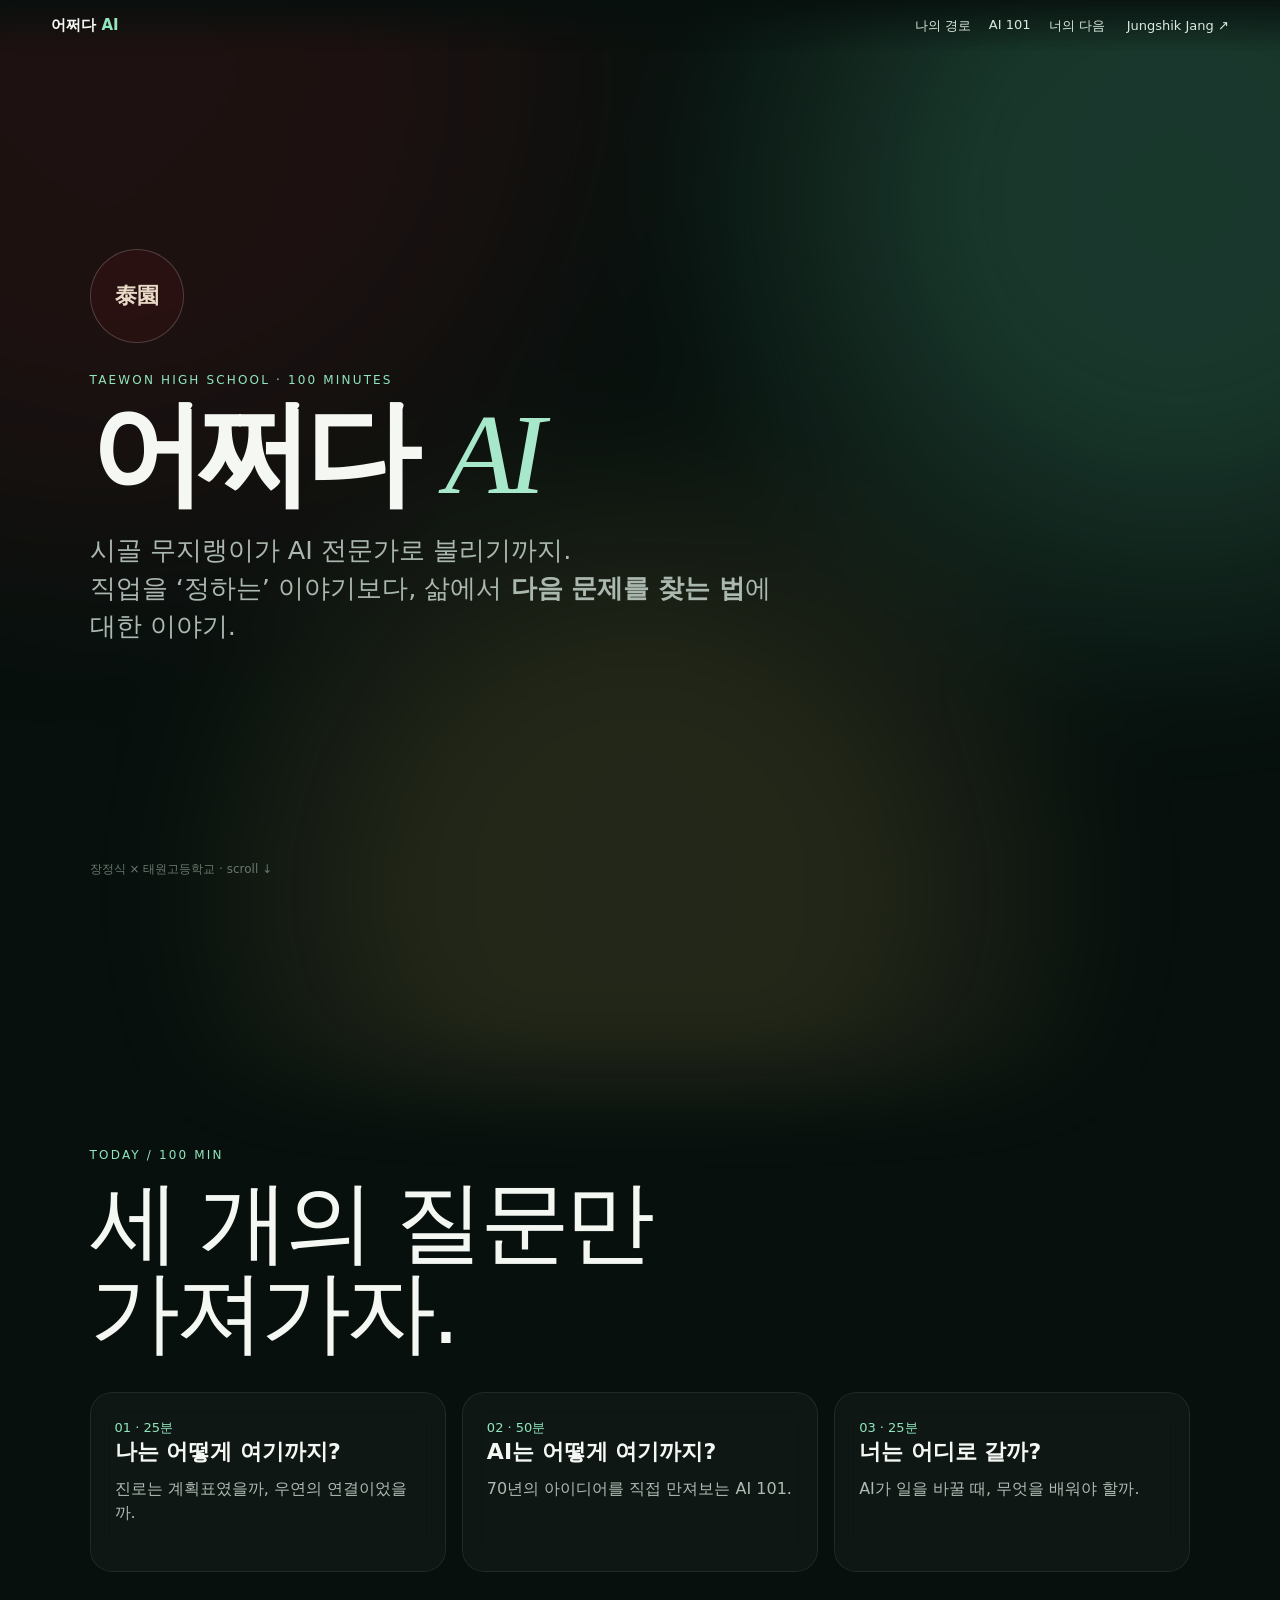
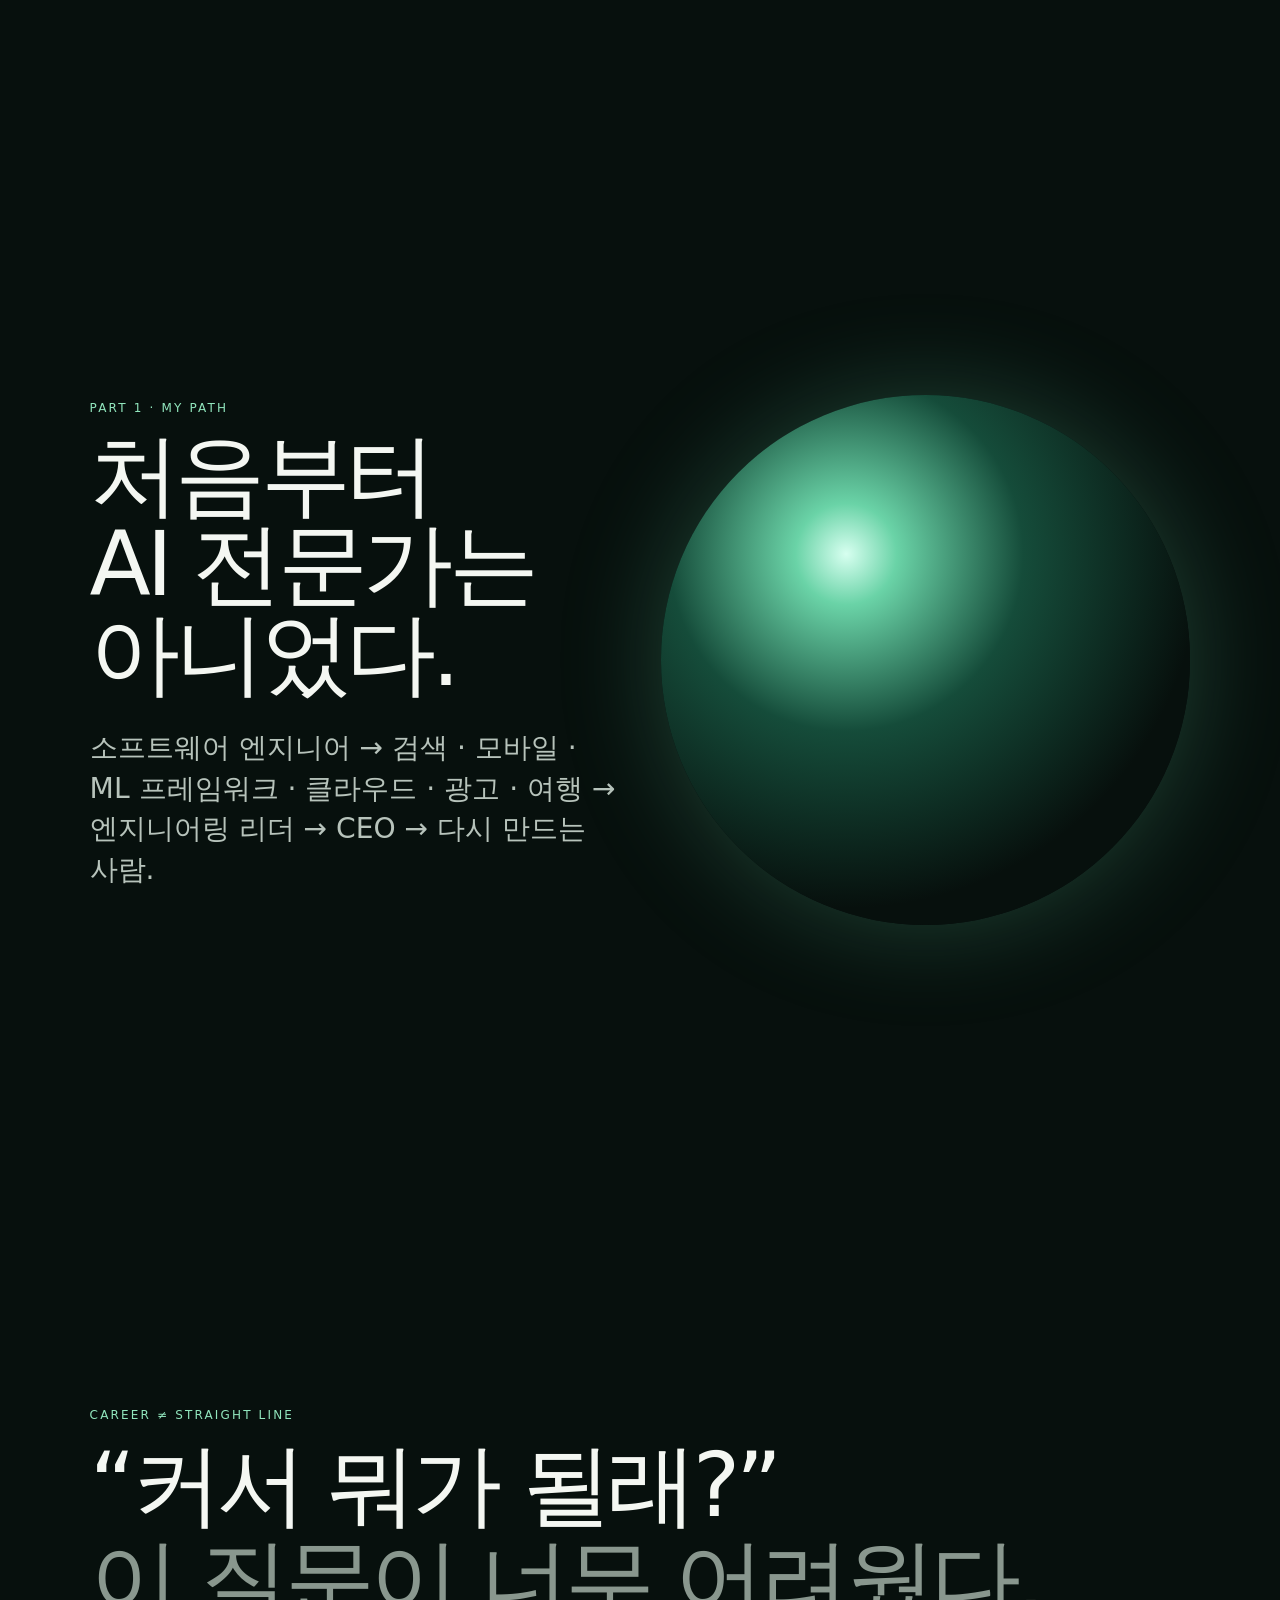
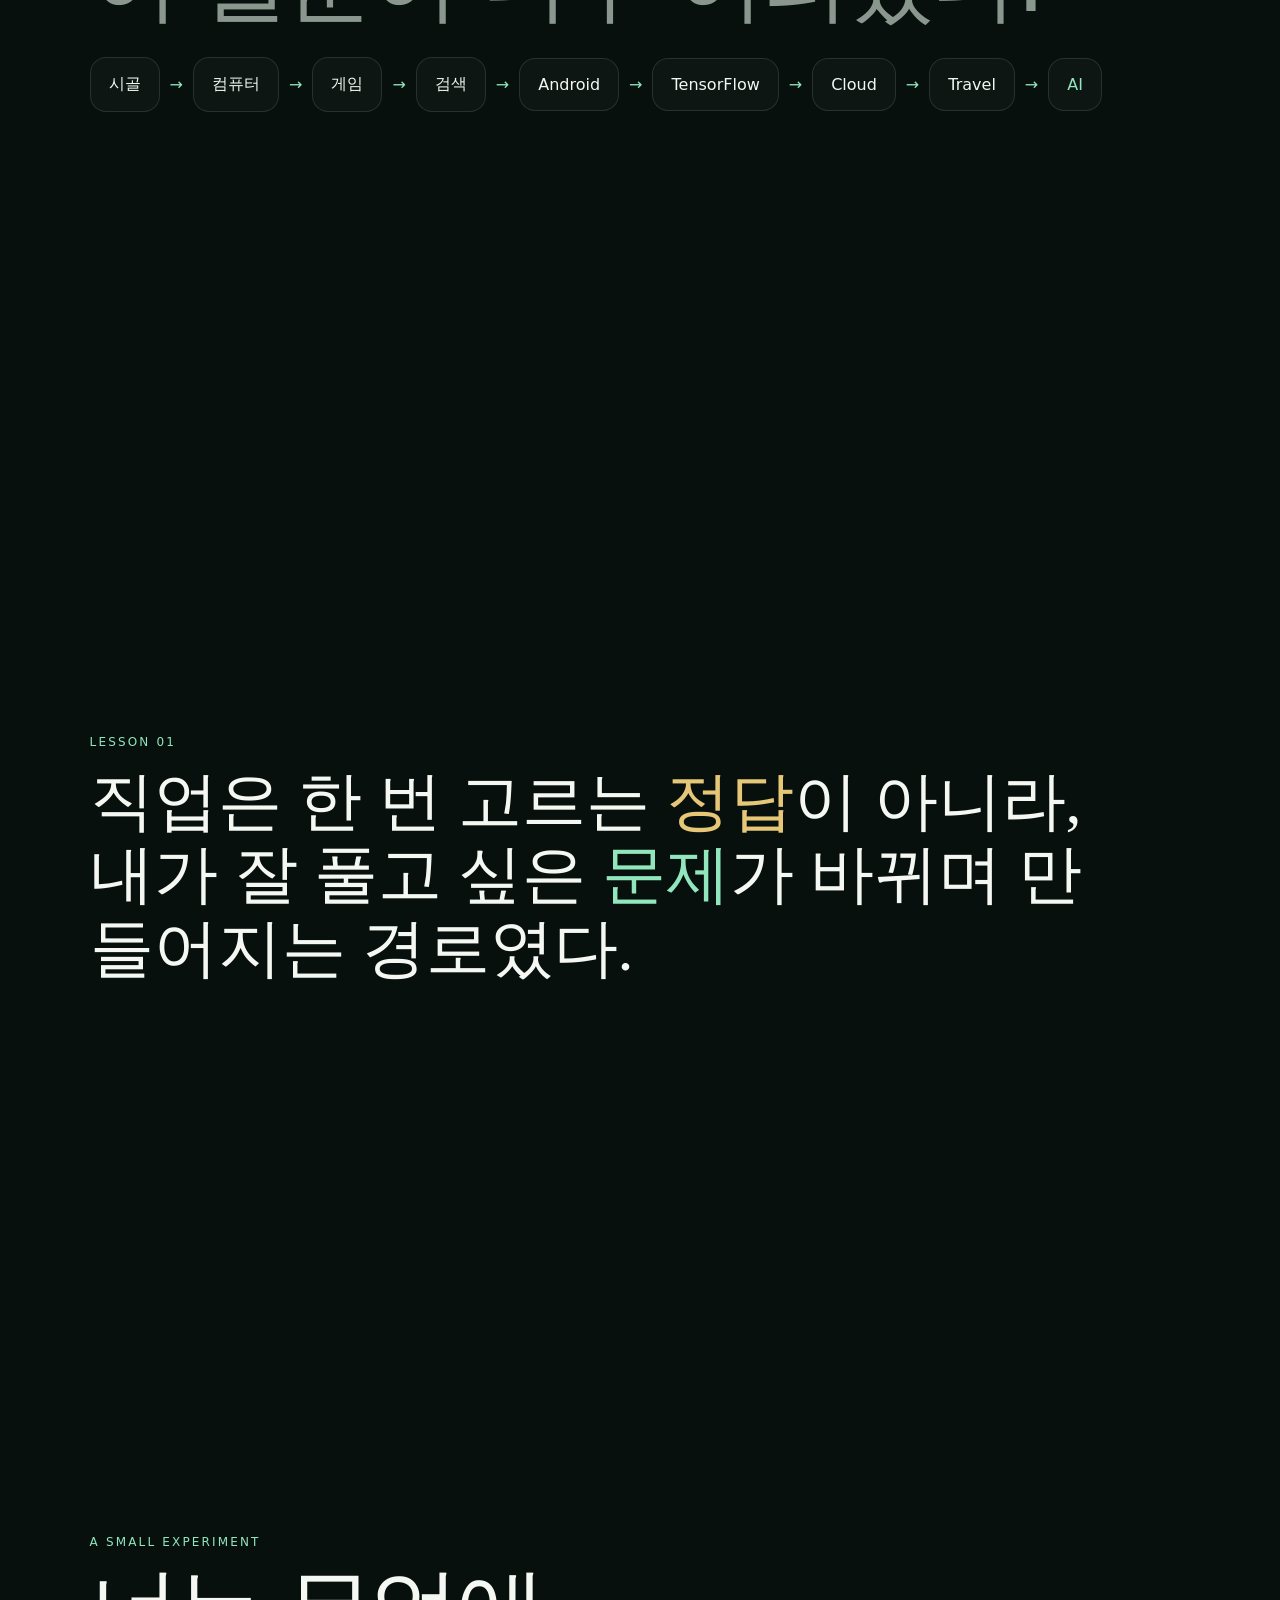
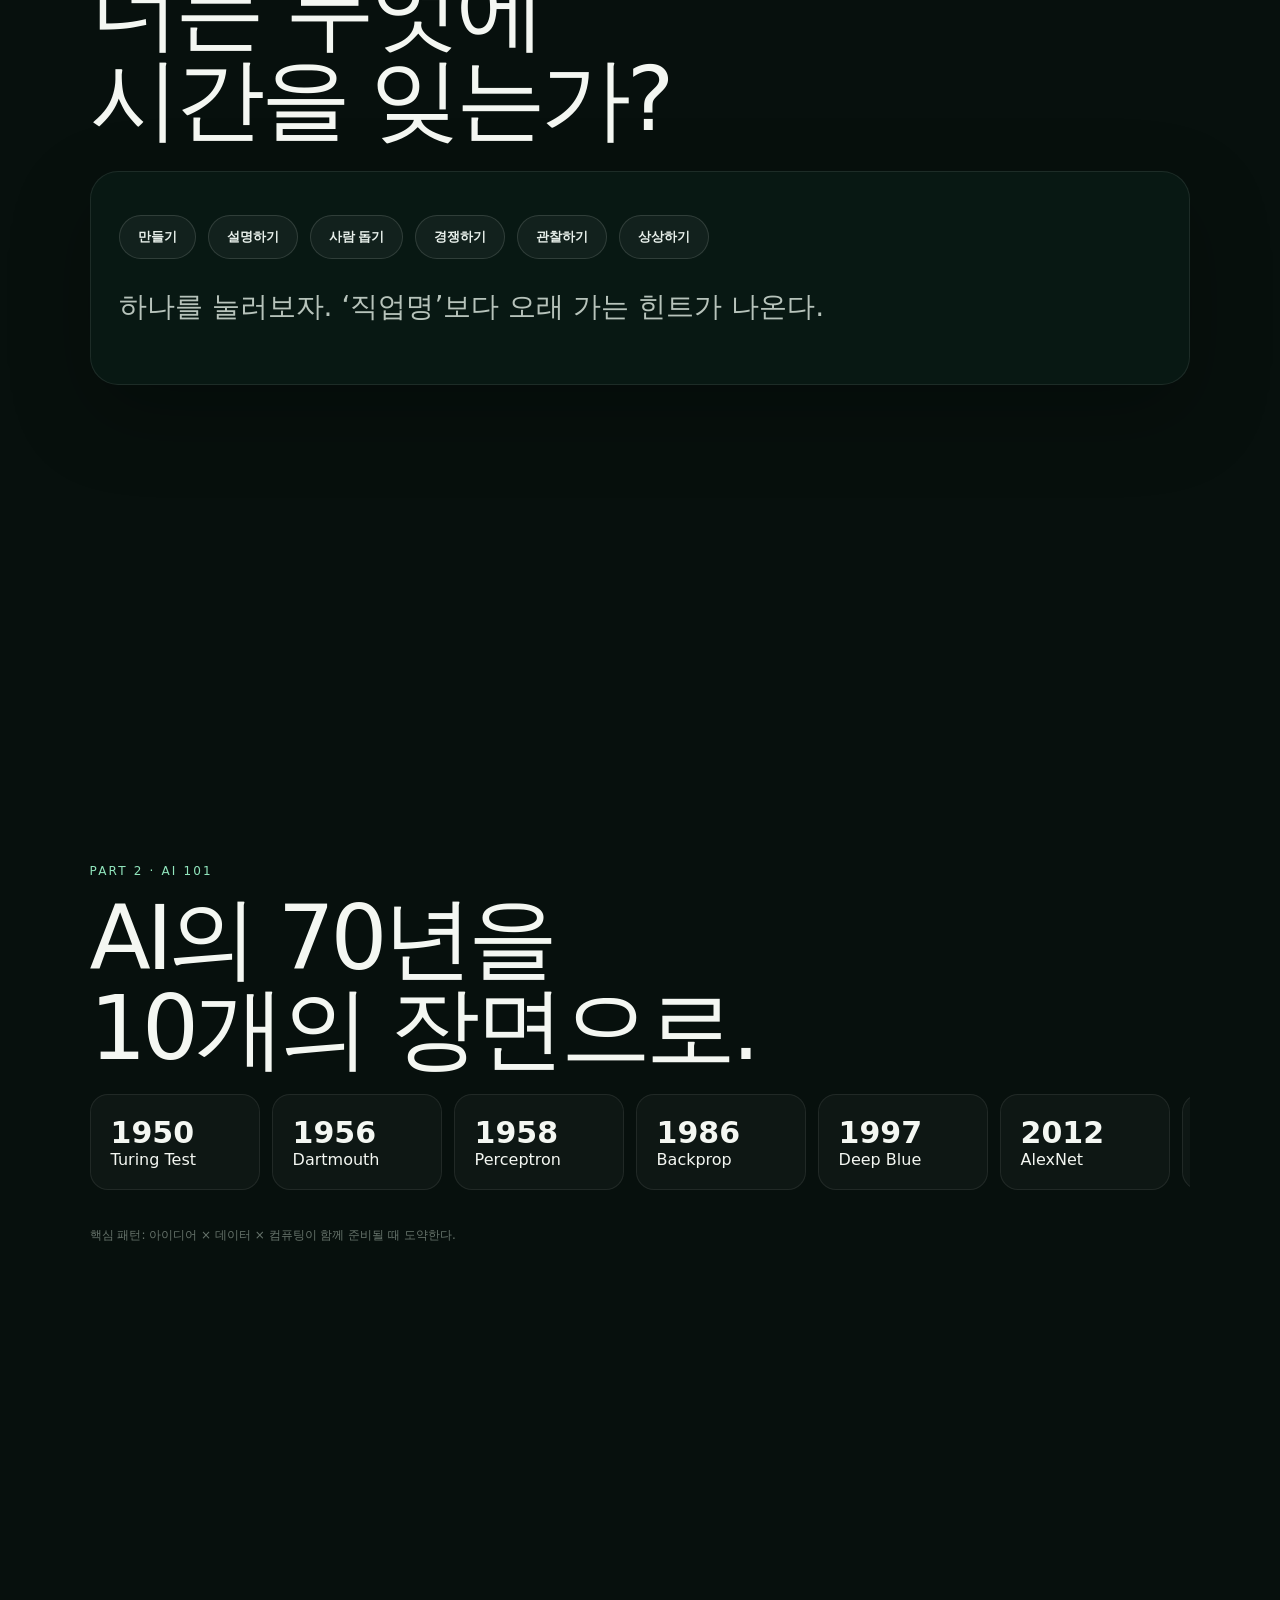
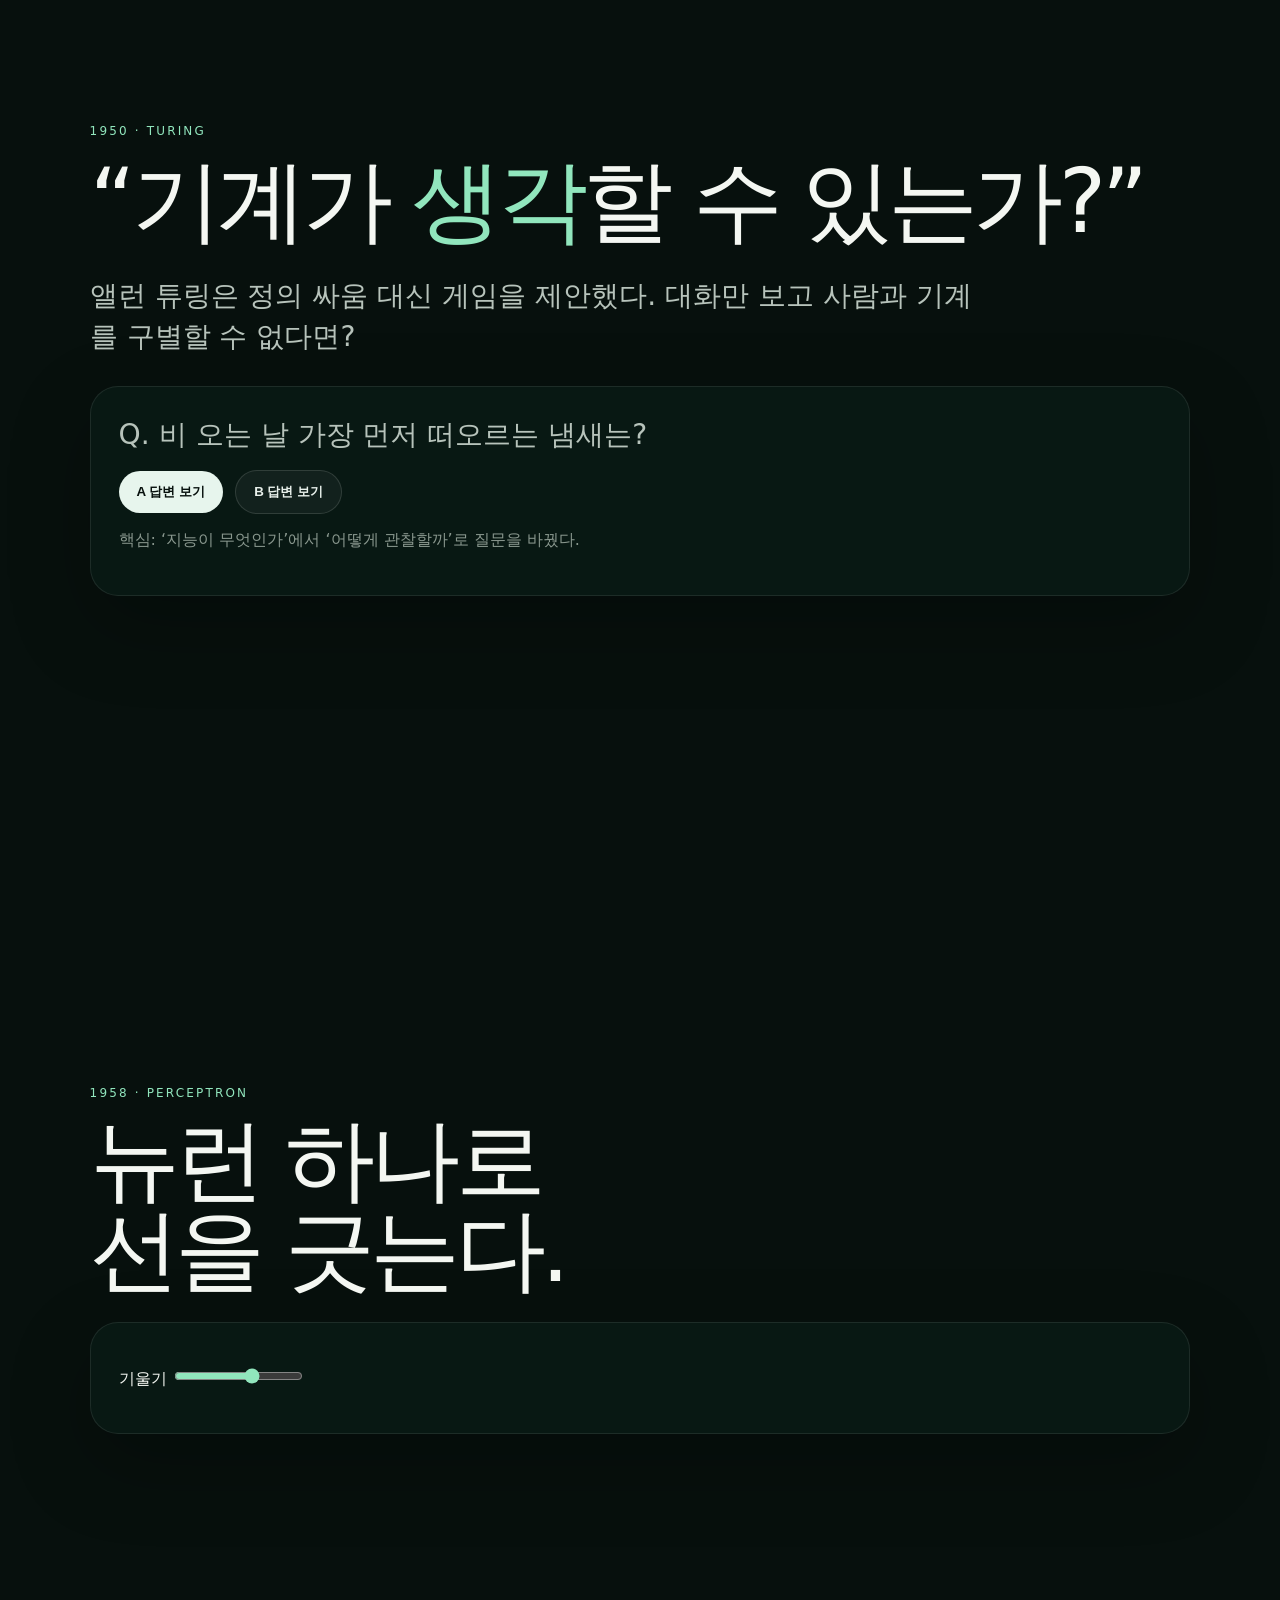
==== taewon/index.html @ 230b9b75 "Add Taewon High School interactive AI lecture" ====
<!doctype html>
<html lang="ko"><head><meta charset="utf-8"><meta name="viewport" content="width=device-width,initial-scale=1"><meta name="theme-color" content="#07100d"><title>어쩌다 AI — 장정식 × 태원고등학교</title><meta name="description" content="시골 무지랭이가 AI 전문가로 불리기까지 — 진로와 삶, AI 101, AI 시대의 일을 탐험하는 100분 인터랙티브 강의"><style>
*{box-sizing:border-box}html{scroll-behavior:smooth;scroll-snap-type:y mandatory}body{margin:0;background:#07100d;color:#f4f7f2;font-family:Inter,Pretendard,"Noto Sans KR",system-ui,sans-serif;overflow-x:hidden}.ambient{position:fixed;inset:-20%;z-index:-2;background:radial-gradient(circle at 20% 20%,#7a172033 0 15%,transparent 35%),radial-gradient(circle at 80% 30%,#65d9a833 0 12%,transparent 32%),radial-gradient(circle at 50% 85%,#e2c66b20 0 15%,transparent 36%);filter:blur(45px);animation:drift 16s ease-in-out infinite alternate}@keyframes drift{to{transform:translate(4%,-3%) scale(1.08)}}header{position:fixed;z-index:20;top:0;left:0;right:0;display:flex;align-items:center;gap:22px;padding:16px 4vw;background:linear-gradient(#07100ddd,transparent);backdrop-filter:blur(8px)}header b{font-size:15px}header nav{margin-left:auto;display:flex;gap:18px}header a{color:#dce8df;text-decoration:none;font-size:13px}#progress{position:fixed;z-index:30;top:0;left:0;height:2px;background:#91e6bd;width:0}.slide{min-height:100vh;scroll-snap-align:start;display:flex;align-items:center;justify-content:center;padding:90px 7vw 70px;position:relative}.wrap{width:min(1180px,100%)}.kicker{font-size:12px;letter-spacing:.18em;text-transform:uppercase;color:#91e6bd;margin-bottom:16px}.hero h1{font-size:clamp(54px,9vw,132px);line-height:.88;letter-spacing:-.065em;margin:0;max-width:1000px}.hero h1 i{font-family:Georgia,serif;font-weight:400;color:#a8e8ca}.hero p{font-size:clamp(18px,2vw,28px);color:#aab8af;max-width:700px;line-height:1.5}.crest{width:94px;height:94px;border:1px solid #ffffff30;border-radius:50%;display:grid;place-items:center;background:#72161b22;overflow:hidden;margin-bottom:30px}.crest img{width:100%;height:100%;object-fit:contain}.crest-fallback{font:700 22px Georgia;color:#e9d9c7;position:absolute}.big{font-size:clamp(44px,7vw,94px);line-height:1;letter-spacing:-.05em;margin:.1em 0}.lead{font-size:clamp(19px,2.2vw,30px);line-height:1.45;color:#b7c3bb;max-width:900px}.muted{color:#89978e}.grid{display:grid;grid-template-columns:repeat(12,1fr);gap:16px;margin-top:34px}.card{grid-column:span 4;background:#ffffff08;border:1px solid #ffffff14;border-radius:22px;padding:24px;min-height:180px;backdrop-filter:blur(12px)}.card.wide{grid-column:span 8}.card.half{grid-column:span 6}.card h3{font-size:22px;margin:0 0 10px}.card p{color:#aebbb2;line-height:1.55;margin:0}.year{font-size:13px;color:#91e6bd}.timeline{display:flex;gap:12px;overflow:auto;padding:12px 0 25px}.node{min-width:170px;padding:20px;border-radius:18px;background:#ffffff08;border:1px solid #ffffff14}.node strong{font-size:30px;display:block}.pill{display:inline-flex;padding:7px 12px;border:1px solid #ffffff20;border-radius:99px;color:#c9d4cd;font-size:13px;margin:3px}.quote{font-family:Georgia,"Noto Serif KR",serif;font-size:clamp(32px,5vw,68px);line-height:1.15;max-width:1000px}.accent{color:#91e6bd}.warm{color:#e6c777}.red{color:#e48c91}.lab{background:#081813;border:1px solid #ffffff16;border-radius:28px;padding:28px;margin-top:26px;box-shadow:0 30px 80px #0004}.lab button,.lab input{accent-color:#91e6bd}.btn{background:#e7f5ed;color:#07100d;border:0;border-radius:99px;padding:12px 18px;font-weight:700;cursor:pointer}.btn.ghost{background:#ffffff0b;color:#e8f0eb;border:1px solid #ffffff20}.controls{display:flex;gap:12px;flex-wrap:wrap;align-items:center;margin:15px 0}.viz{height:280px;border-radius:18px;background:#050a08;position:relative;overflow:hidden}.dot{position:absolute;width:16px;height:16px;border-radius:50%;transform:translate(-50%,-50%)}.line{position:absolute;height:2px;background:#91e6bd;transform-origin:left center}.matrix{display:grid;grid-template-columns:repeat(7,34px);gap:4px}.px{width:34px;height:34px;border-radius:6px;background:#ffffff10;display:grid;place-items:center;font-size:10px}.attn{display:grid;grid-template-columns:repeat(5,1fr);gap:8px}.token{padding:16px 8px;text-align:center;border-radius:12px;background:#ffffff0b;transition:.3s}.noise{display:grid;grid-template-columns:repeat(12,1fr);gap:2px;aspect-ratio:2/1}.noise i{display:block;border-radius:2px}.jobs{display:grid;grid-template-columns:1fr 1fr;gap:12px}.job{padding:18px;border-radius:16px;background:#ffffff08;display:flex;justify-content:space-between;gap:20px}.path{display:flex;align-items:center;gap:10px;flex-wrap:wrap;margin-top:30px}.step{padding:16px 18px;border:1px solid #ffffff1d;border-radius:16px;background:#ffffff07}.arrow{color:#91e6bd}.footer-note{position:absolute;bottom:22px;left:7vw;color:#69776e;font-size:12px}.source a{color:#91e6bd}.two{display:grid;grid-template-columns:1fr 1fr;gap:42px;align-items:center}.orb{aspect-ratio:1;border-radius:50%;background:radial-gradient(circle at 35% 30%,#d7fff0,#6ad3a7 10%,#154c3a 35%,#07100d 70%);box-shadow:0 0 100px #65d9a840;animation:pulse 5s ease-in-out infinite}@keyframes pulse{50%{transform:scale(1.04);filter:hue-rotate(12deg)}}.timer{font-size:clamp(80px,15vw,190px);font-variant-numeric:tabular-nums;letter-spacing:-.08em}.question{font-size:clamp(42px,7vw,100px);line-height:1.05;letter-spacing:-.05em}.hint{padding:12px 16px;border-left:2px solid #91e6bd;color:#aab8af}.tag{font-size:12px;color:#07100d;background:#91e6bd;border-radius:99px;padding:5px 9px}.navdot{position:fixed;right:20px;top:50%;transform:translateY(-50%);z-index:15;display:flex;flex-direction:column;gap:7px}.navdot a{width:5px;height:5px;background:#ffffff35;border-radius:50%}.navdot a.on{height:22px;background:#91e6bd}.credit{font-size:12px;color:#66736b}.big-number{font-size:clamp(90px,20vw,260px);font-weight:800;line-height:.75;letter-spacing:-.08em;color:#ffffff0c;position:absolute;right:5vw;bottom:7vh}@media(max-width:760px){header nav{display:none}.card,.card.wide,.card.half{grid-column:span 12}.two,.jobs{grid-template-columns:1fr}.slide{padding-left:6vw;padding-right:6vw}.hero h1{font-size:16vw}.matrix{grid-template-columns:repeat(7,1fr)}.px{width:auto;aspect-ratio:1}.navdot{display:none}}
</style></head><body><div class="ambient"></div><div id="progress"></div><header><b>어쩌다 <span class="accent">AI</span></b><nav><a href="#story">나의 경로</a><a href="#history">AI 101</a><a href="#future">너의 다음</a></nav><a href="https://www.linkedin.com/in/jungshik-jang-2878106/" target="_blank">Jungshik Jang ↗</a></header><main>
<section class="slide hero" id="intro"><div class="wrap"><div class="crest"><span class="crest-fallback">泰園</span><img src="https://file.namu.moe/file/bb26f7bf48124c00066df0ab1bc480338ad8a277618177dd56190b122c6b0a84a8eda1e45c3022ed1e8a506ff16f4993" alt="태원고등학교 교표" onerror="this.style.display='none'"></div><div class="kicker">TAEWON HIGH SCHOOL · 100 MINUTES</div><h1>어쩌다 <i>AI</i></h1><p>시골 무지랭이가 AI 전문가로 불리기까지.<br>직업을 ‘정하는’ 이야기보다, 삶에서 <b>다음 문제를 찾는 법</b>에 대한 이야기.</p></div><div class="footer-note">장정식 × 태원고등학교 · scroll ↓</div></section>
<section class="slide"><div class="wrap"><div class="kicker">TODAY / 100 MIN</div><div class="big">세 개의 질문만<br>가져가자.</div><div class="grid"><div class="card"><span class="year">01 · 25분</span><h3>나는 어떻게 여기까지?</h3><p>진로는 계획표였을까, 우연의 연결이었을까.</p></div><div class="card"><span class="year">02 · 50분</span><h3>AI는 어떻게 여기까지?</h3><p>70년의 아이디어를 직접 만져보는 AI 101.</p></div><div class="card"><span class="year">03 · 25분</span><h3>너는 어디로 갈까?</h3><p>AI가 일을 바꿀 때, 무엇을 배워야 할까.</p></div></div></div></section>
<section class="slide" id="story"><div class="wrap two"><div><div class="kicker">PART 1 · MY PATH</div><div class="big">처음부터<br>AI 전문가는<br>아니었다.</div><p class="lead">소프트웨어 엔지니어 → 검색 · 모바일 · ML 프레임워크 · 클라우드 · 광고 · 여행 → 엔지니어링 리더 → CEO → 다시 만드는 사람.</p></div><div class="orb"></div></div></section>
<section class="slide"><div class="wrap"><div class="kicker">CAREER ≠ STRAIGHT LINE</div><div class="question">“커서 뭐가 될래?”<br><span class="muted">이 질문이 너무 어려웠다.</span></div><div class="path"><span class="step">시골</span><span class="arrow">→</span><span class="step">컴퓨터</span><span class="arrow">→</span><span class="step">게임</span><span class="arrow">→</span><span class="step">검색</span><span class="arrow">→</span><span class="step">Android</span><span class="arrow">→</span><span class="step">TensorFlow</span><span class="arrow">→</span><span class="step">Cloud</span><span class="arrow">→</span><span class="step">Travel</span><span class="arrow">→</span><span class="step accent">AI</span></div></div></section>
<section class="slide"><div class="wrap"><div class="kicker">LESSON 01</div><div class="quote">직업은 한 번 고르는 <span class="warm">정답</span>이 아니라,<br>내가 잘 풀고 싶은 <span class="accent">문제</span>가 바뀌며 만들어지는 경로였다.</div></div></section>
<section class="slide"><div class="wrap"><div class="kicker">A SMALL EXPERIMENT</div><div class="big">너는 무엇에<br>시간을 잊는가?</div><div class="lab"><div class="controls" id="interest"><button class="btn ghost">만들기</button><button class="btn ghost">설명하기</button><button class="btn ghost">사람 돕기</button><button class="btn ghost">경쟁하기</button><button class="btn ghost">관찰하기</button><button class="btn ghost">상상하기</button></div><p id="interestOut" class="lead">하나를 눌러보자. ‘직업명’보다 오래 가는 힌트가 나온다.</p></div></div></section>
<section class="slide" id="history"><div class="wrap"><div class="kicker">PART 2 · AI 101</div><div class="big">AI의 70년을<br>10개의 장면으로.</div><div class="timeline"><div class="node"><strong>1950</strong>Turing Test</div><div class="node"><strong>1956</strong>Dartmouth</div><div class="node"><strong>1958</strong>Perceptron</div><div class="node"><strong>1986</strong>Backprop</div><div class="node"><strong>1997</strong>Deep Blue</div><div class="node"><strong>2012</strong>AlexNet</div><div class="node"><strong>2016</strong>AlphaGo</div><div class="node"><strong>2017</strong>Transformer</div><div class="node"><strong>2022</strong>ChatGPT</div><div class="node"><strong>Now</strong>Agents</div></div><p class="credit">핵심 패턴: 아이디어 × 데이터 × 컴퓨팅이 함께 준비될 때 도약한다.</p></div></section>
<section class="slide"><div class="wrap"><div class="kicker">1950 · TURING</div><div class="question">“기계가 <span class="accent">생각</span>할 수 있는가?”</div><p class="lead">앨런 튜링은 정의 싸움 대신 게임을 제안했다. 대화만 보고 사람과 기계를 구별할 수 없다면?</p><div class="lab"><div id="turingText" class="lead">Q. 비 오는 날 가장 먼저 떠오르는 냄새는?</div><div class="controls"><button class="btn" onclick="turing(0)">A 답변 보기</button><button class="btn ghost" onclick="turing(1)">B 답변 보기</button></div><p class="muted">핵심: ‘지능이 무엇인가’에서 ‘어떻게 관찰할까’로 질문을 바꿨다.</p></div></div></section>
<section class="slide"><div class="wrap"><div class="kicker">1958 · PERCEPTRON</div><div class="big">뉴런 하나로<br>선을 긋는다.</div><div class="lab"><div class="controls"><label>기울기 <input id="slope" type="range" min="-2" max="2" step=".1" value=".5"></label><label>
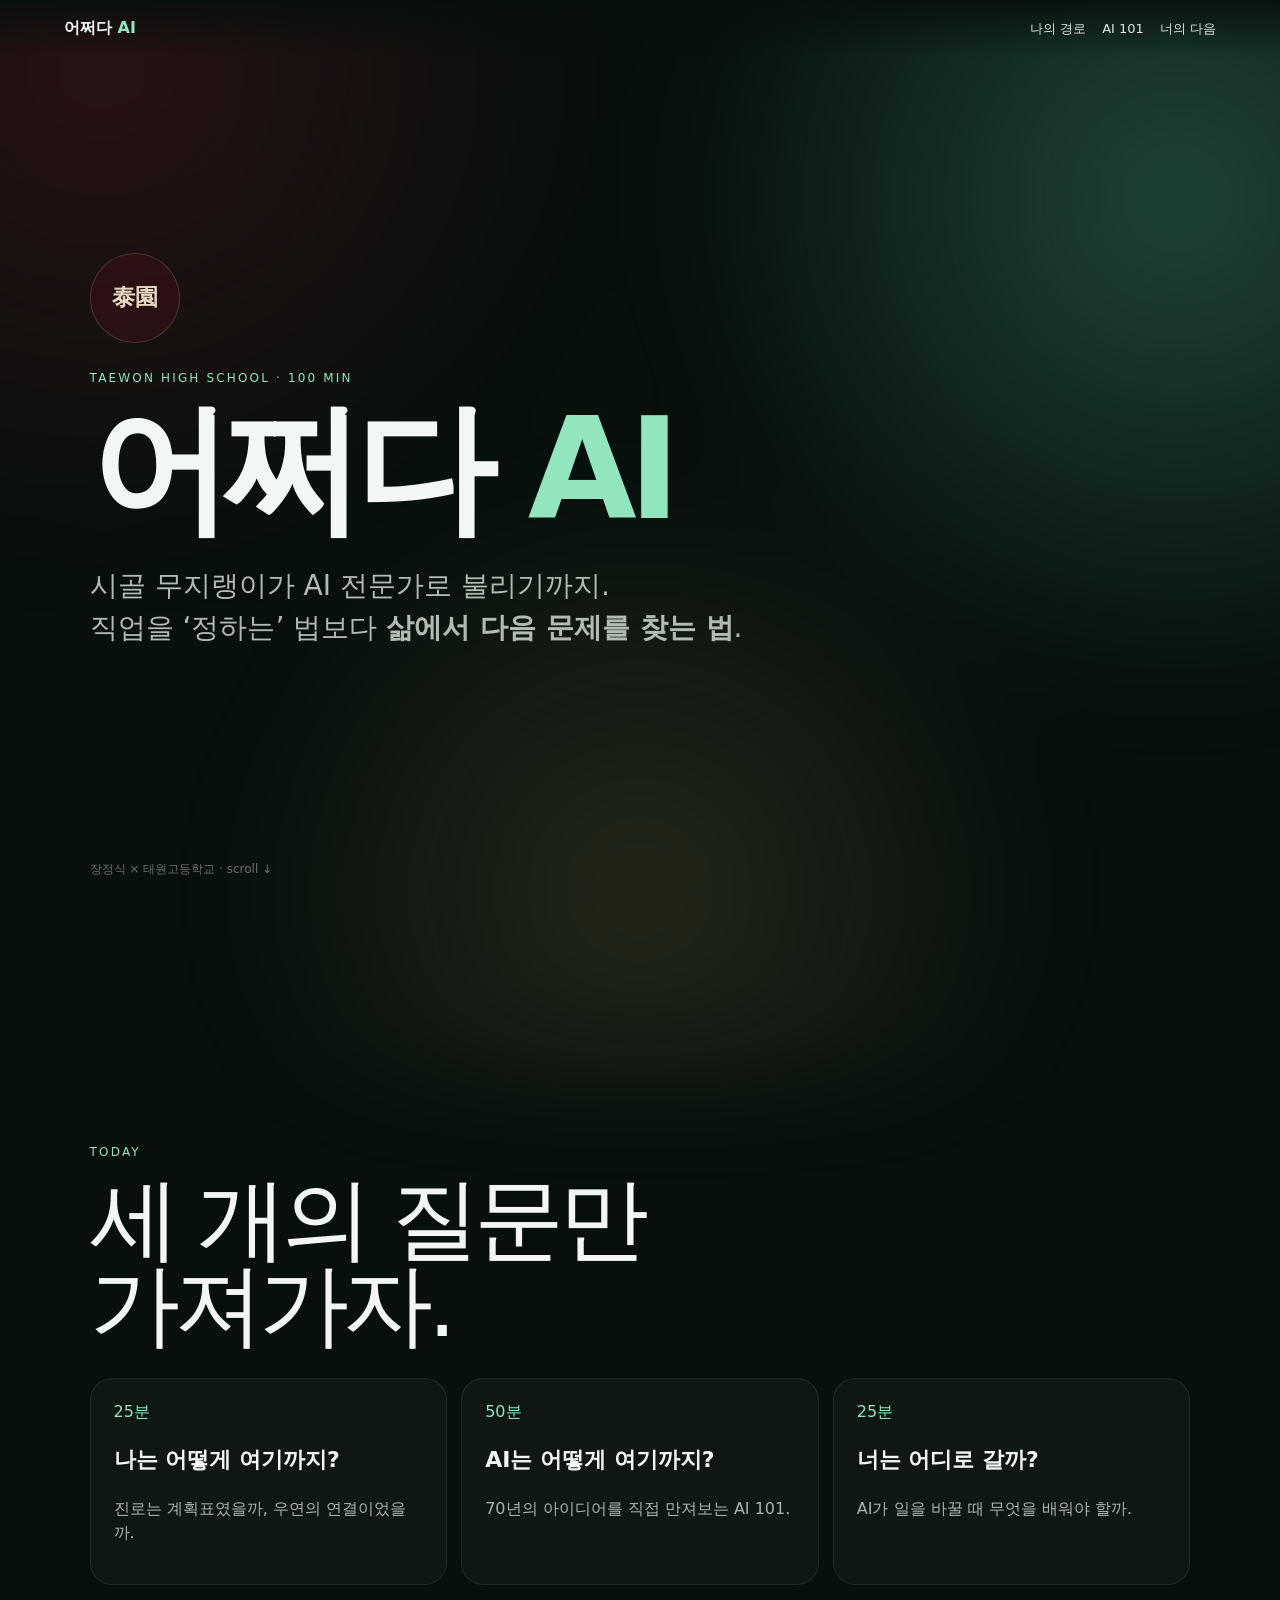
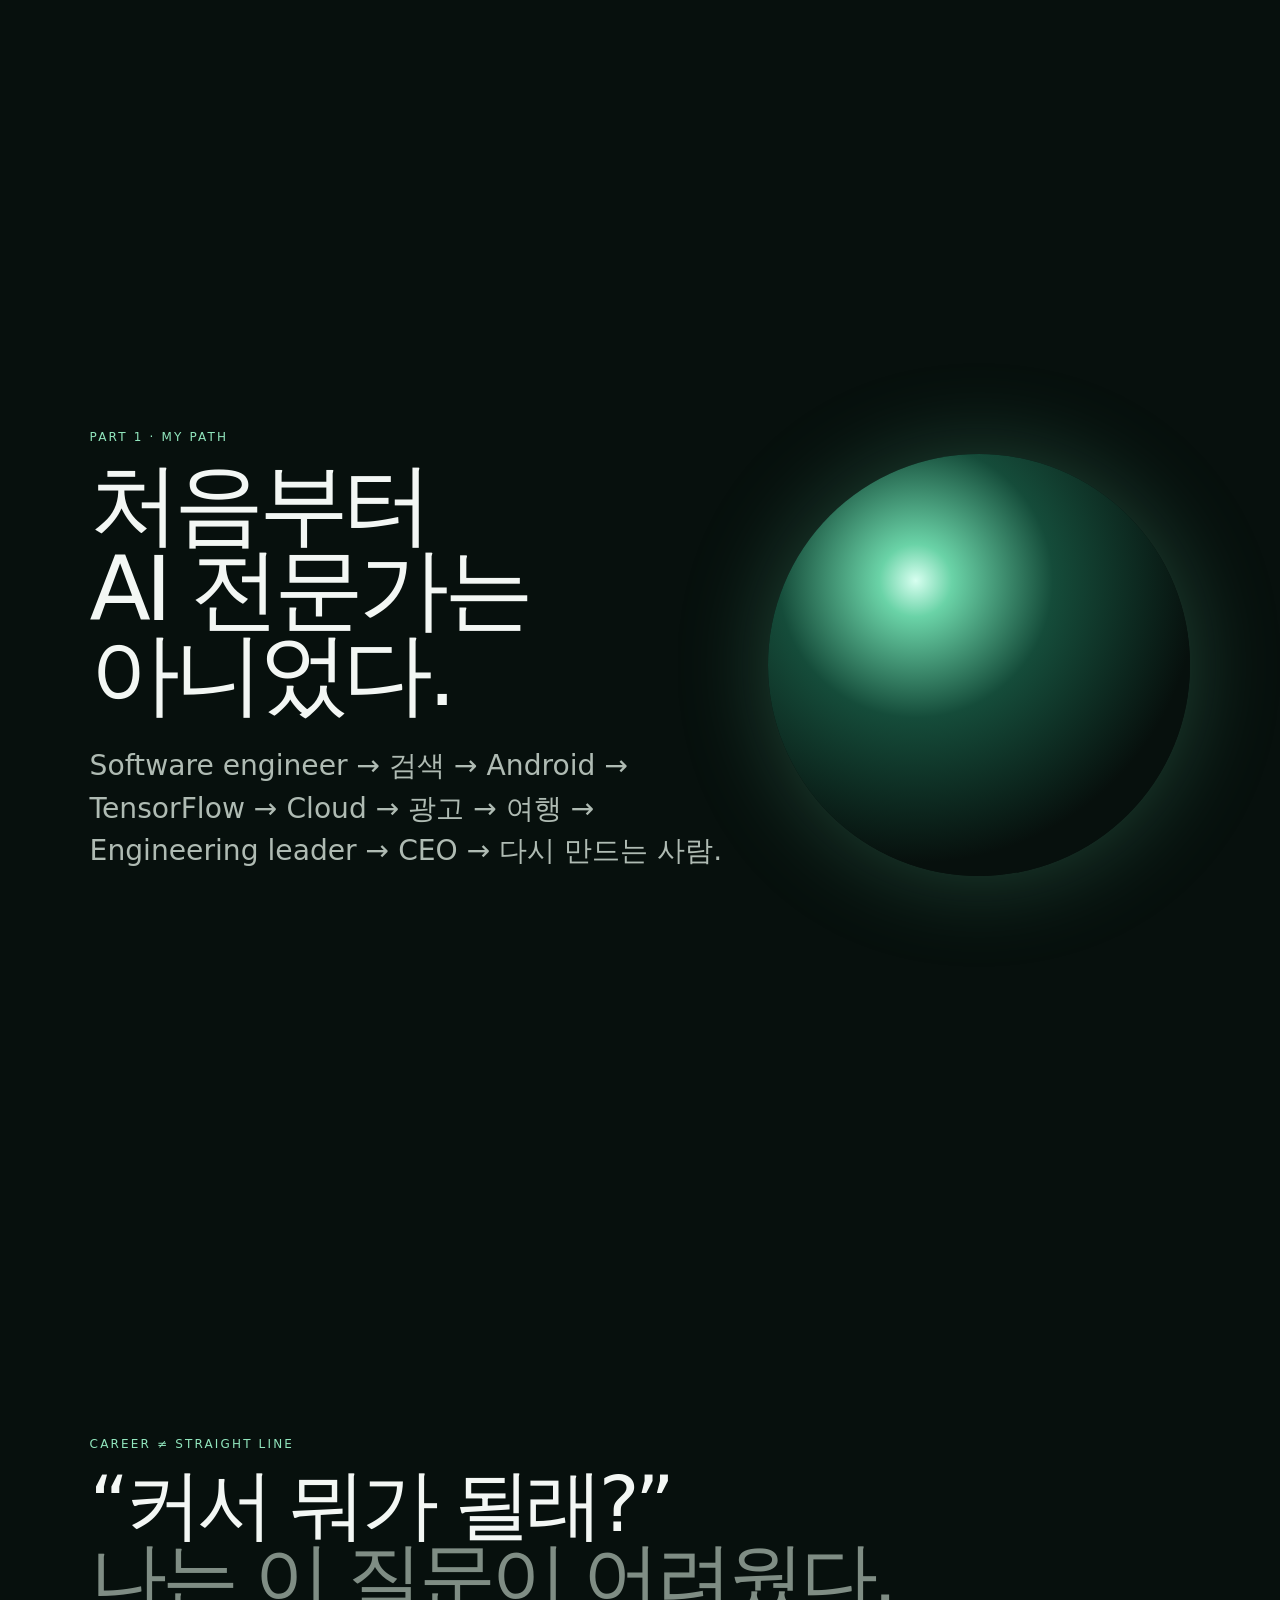
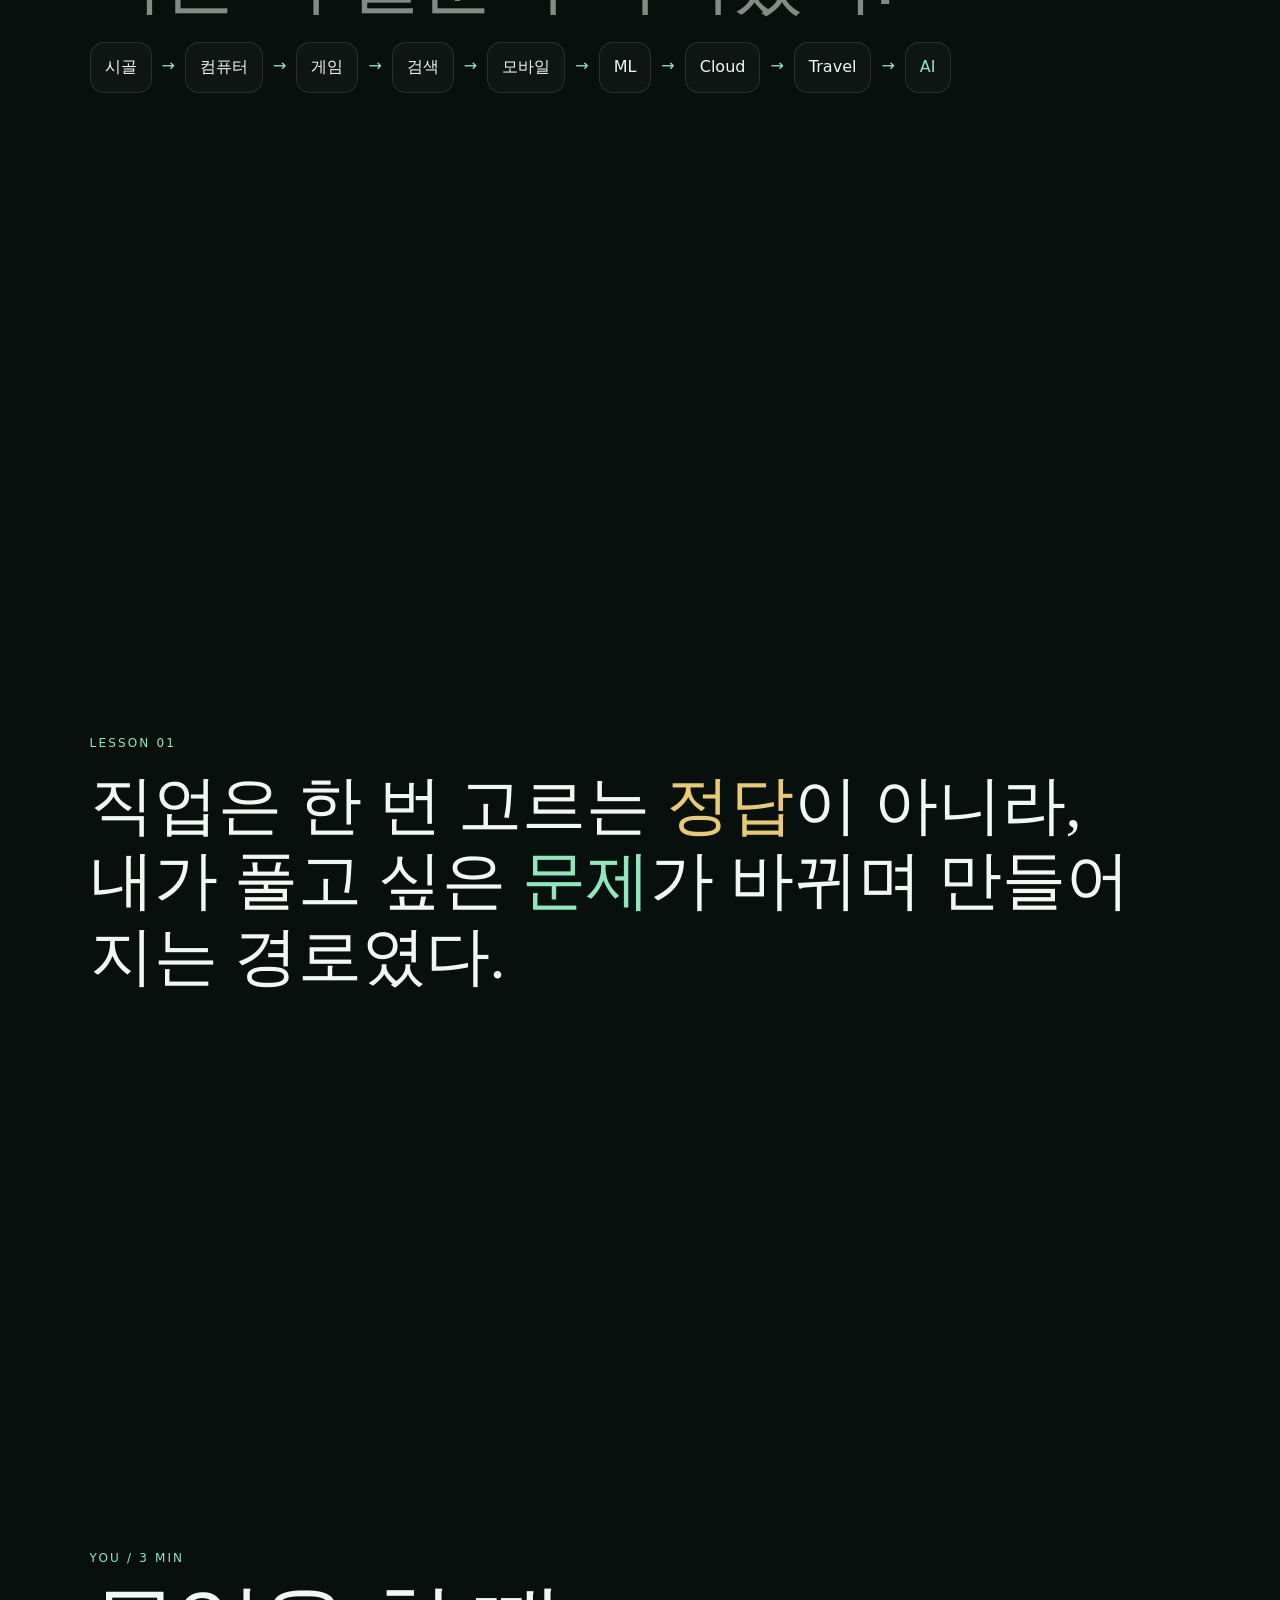
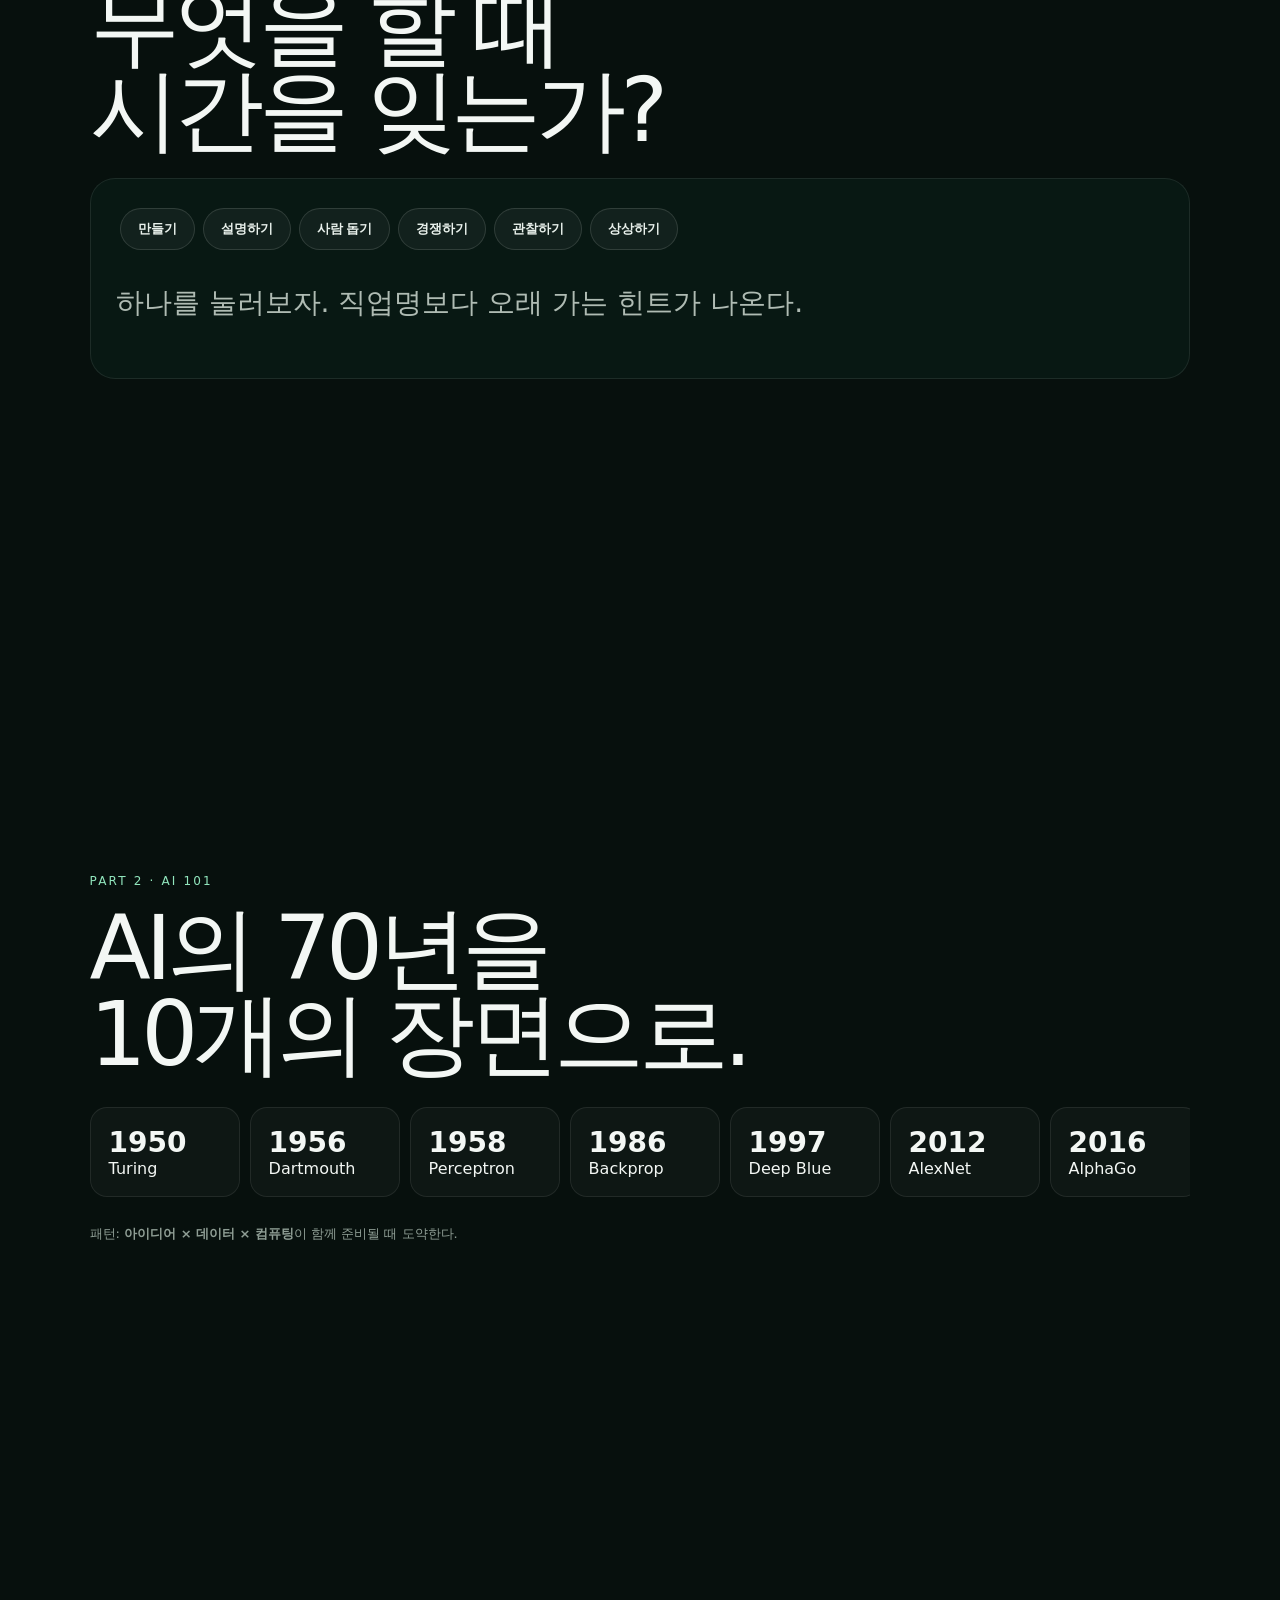
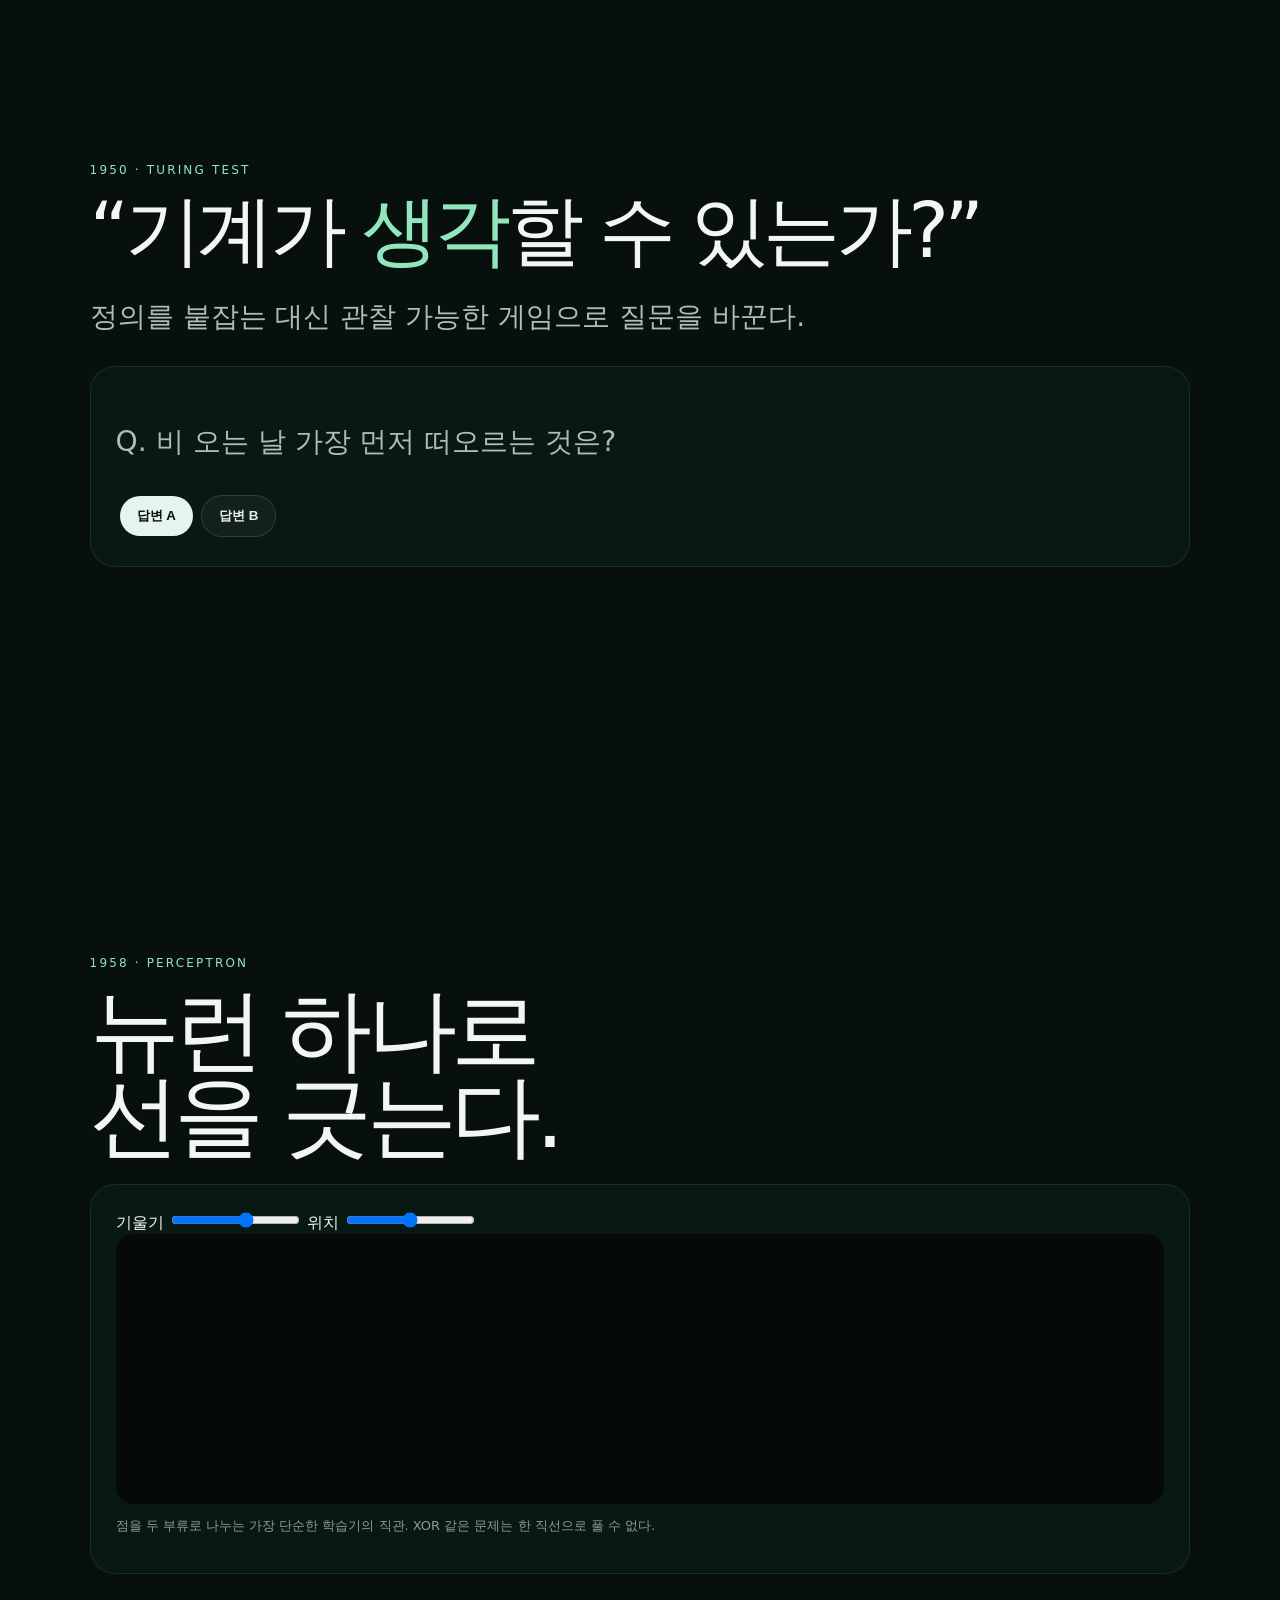
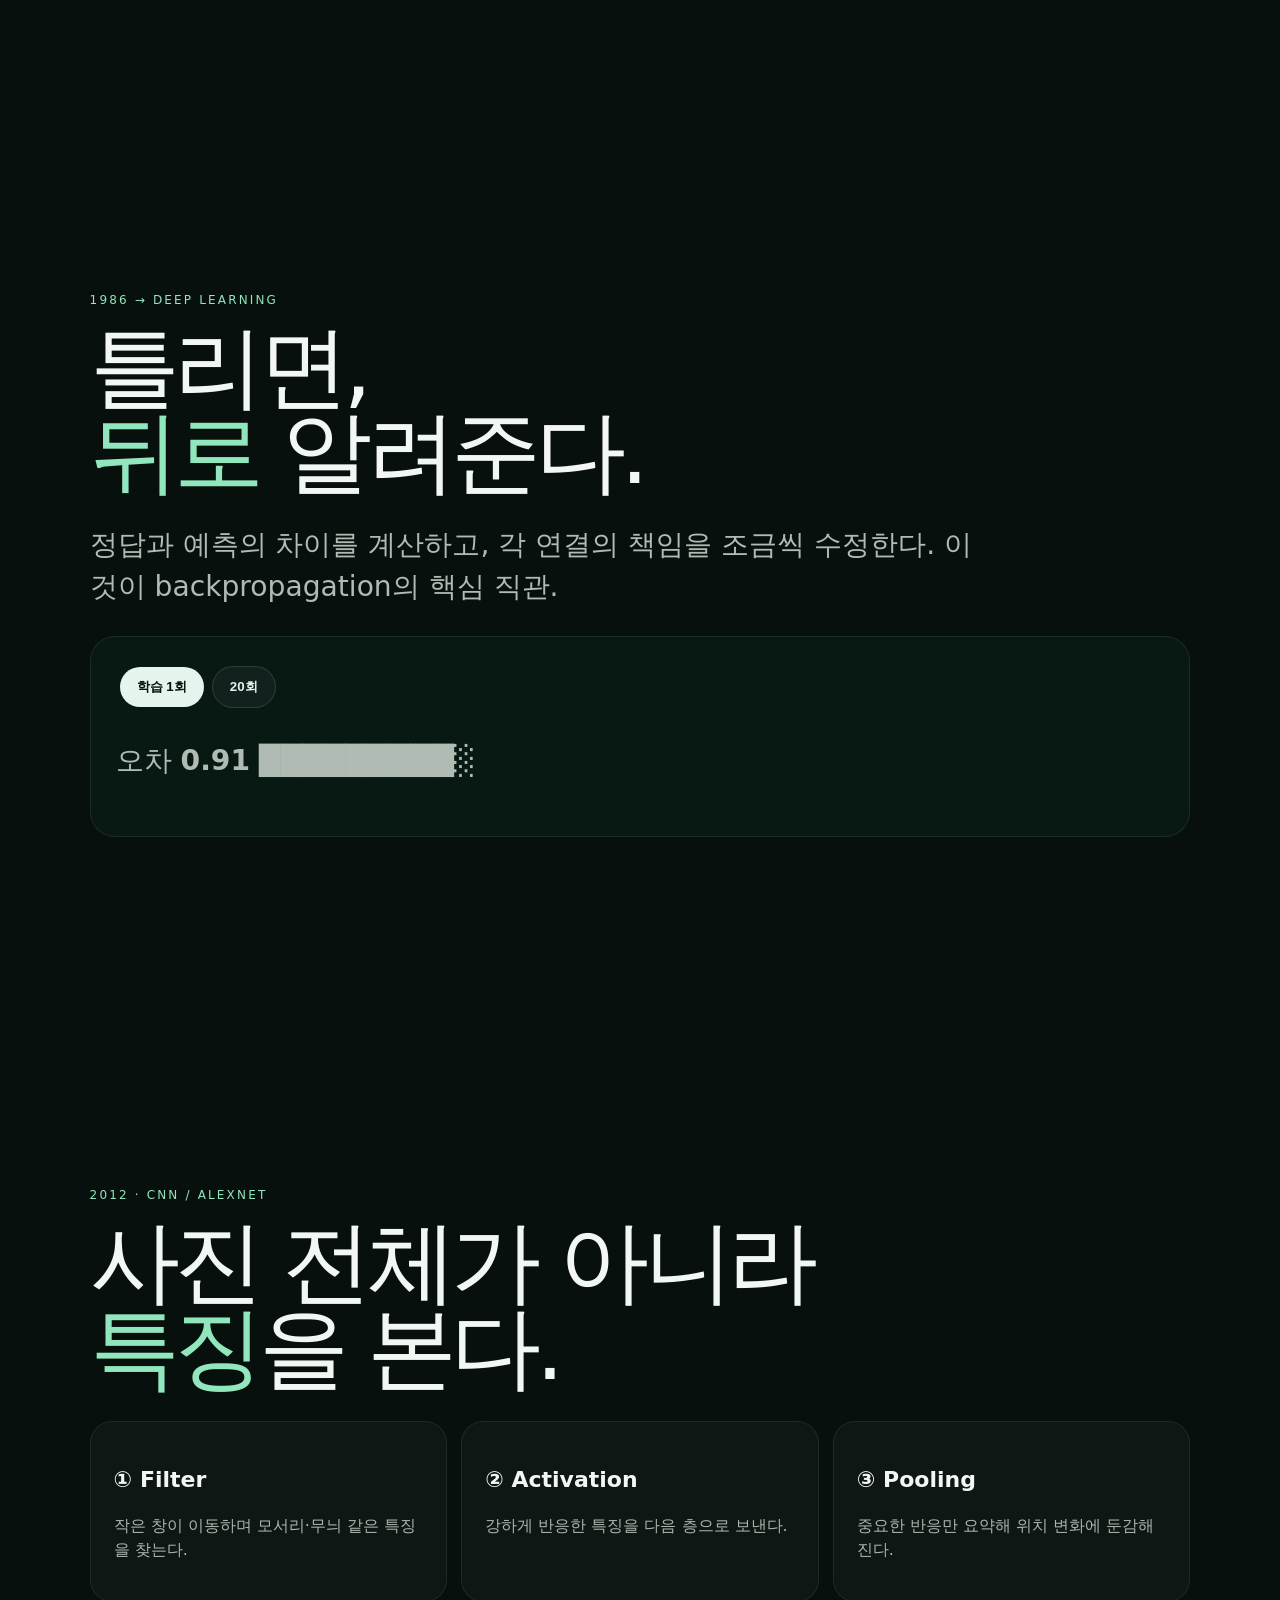
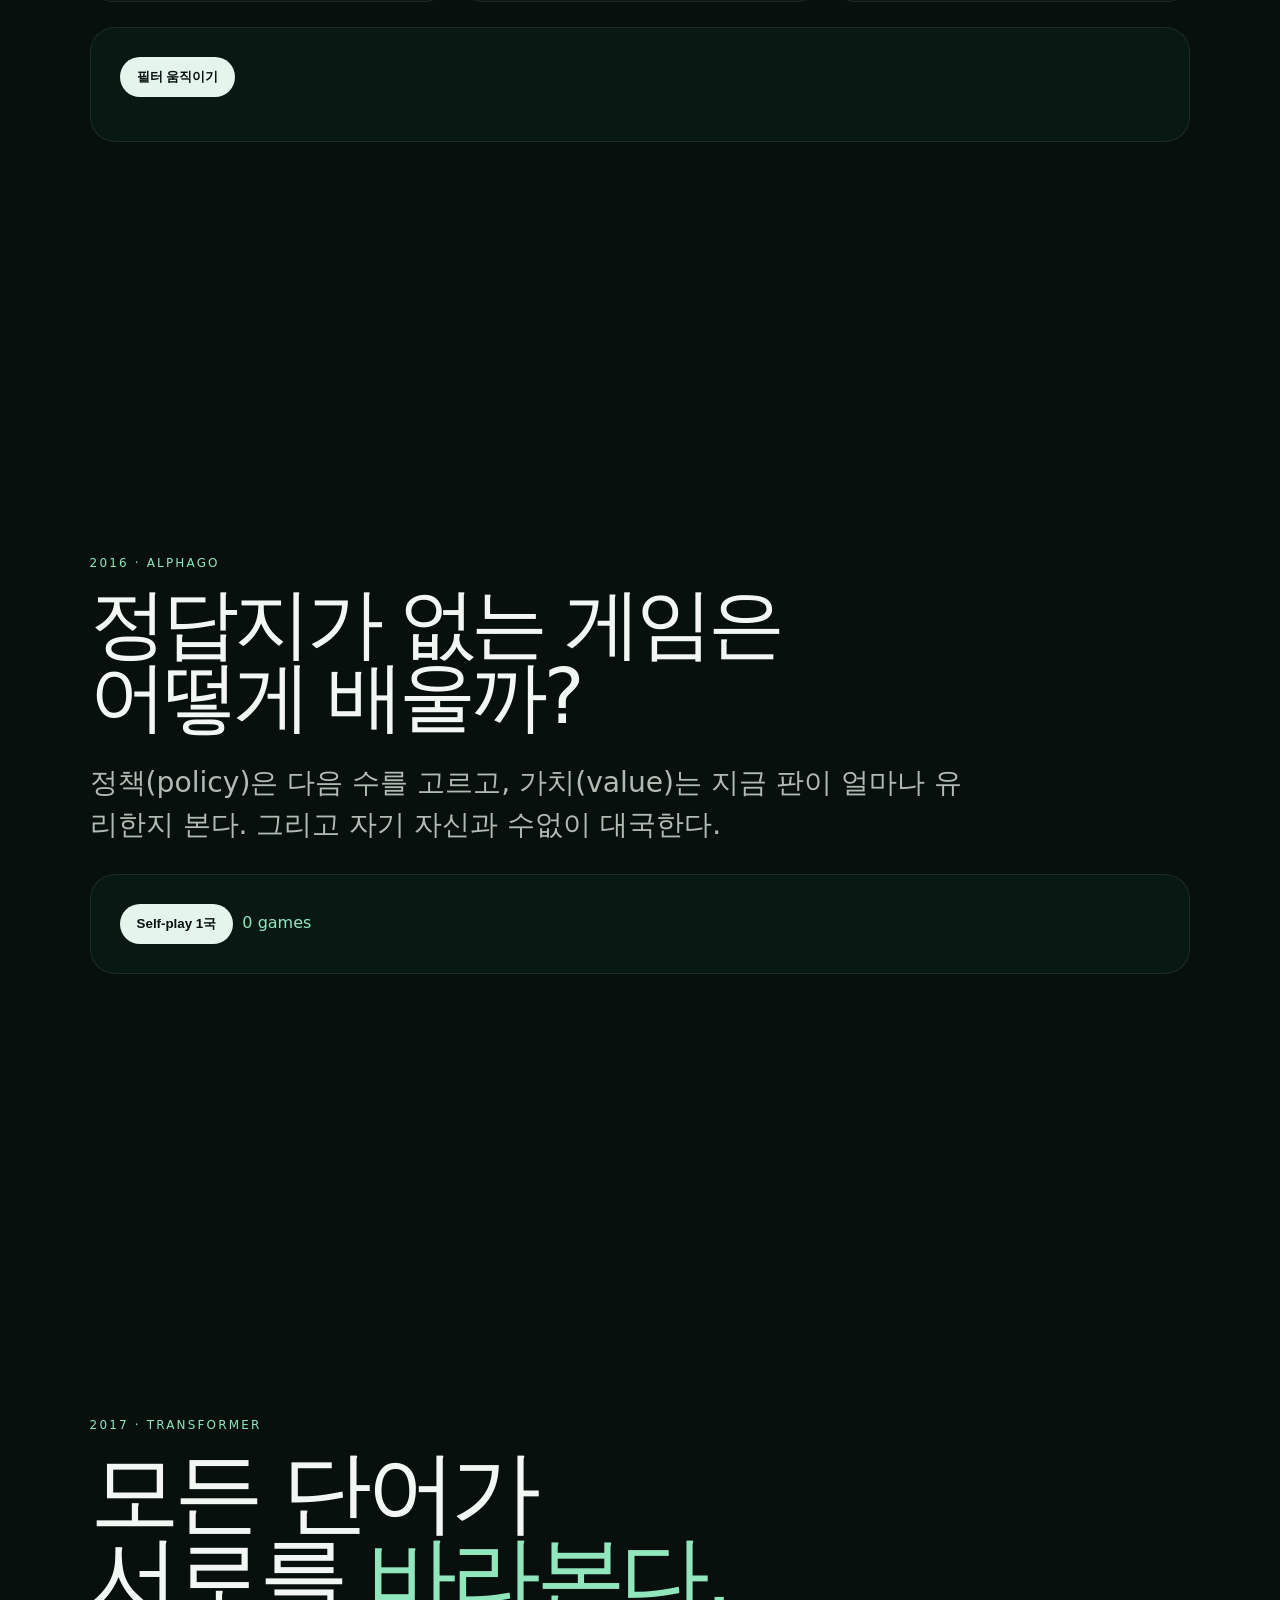
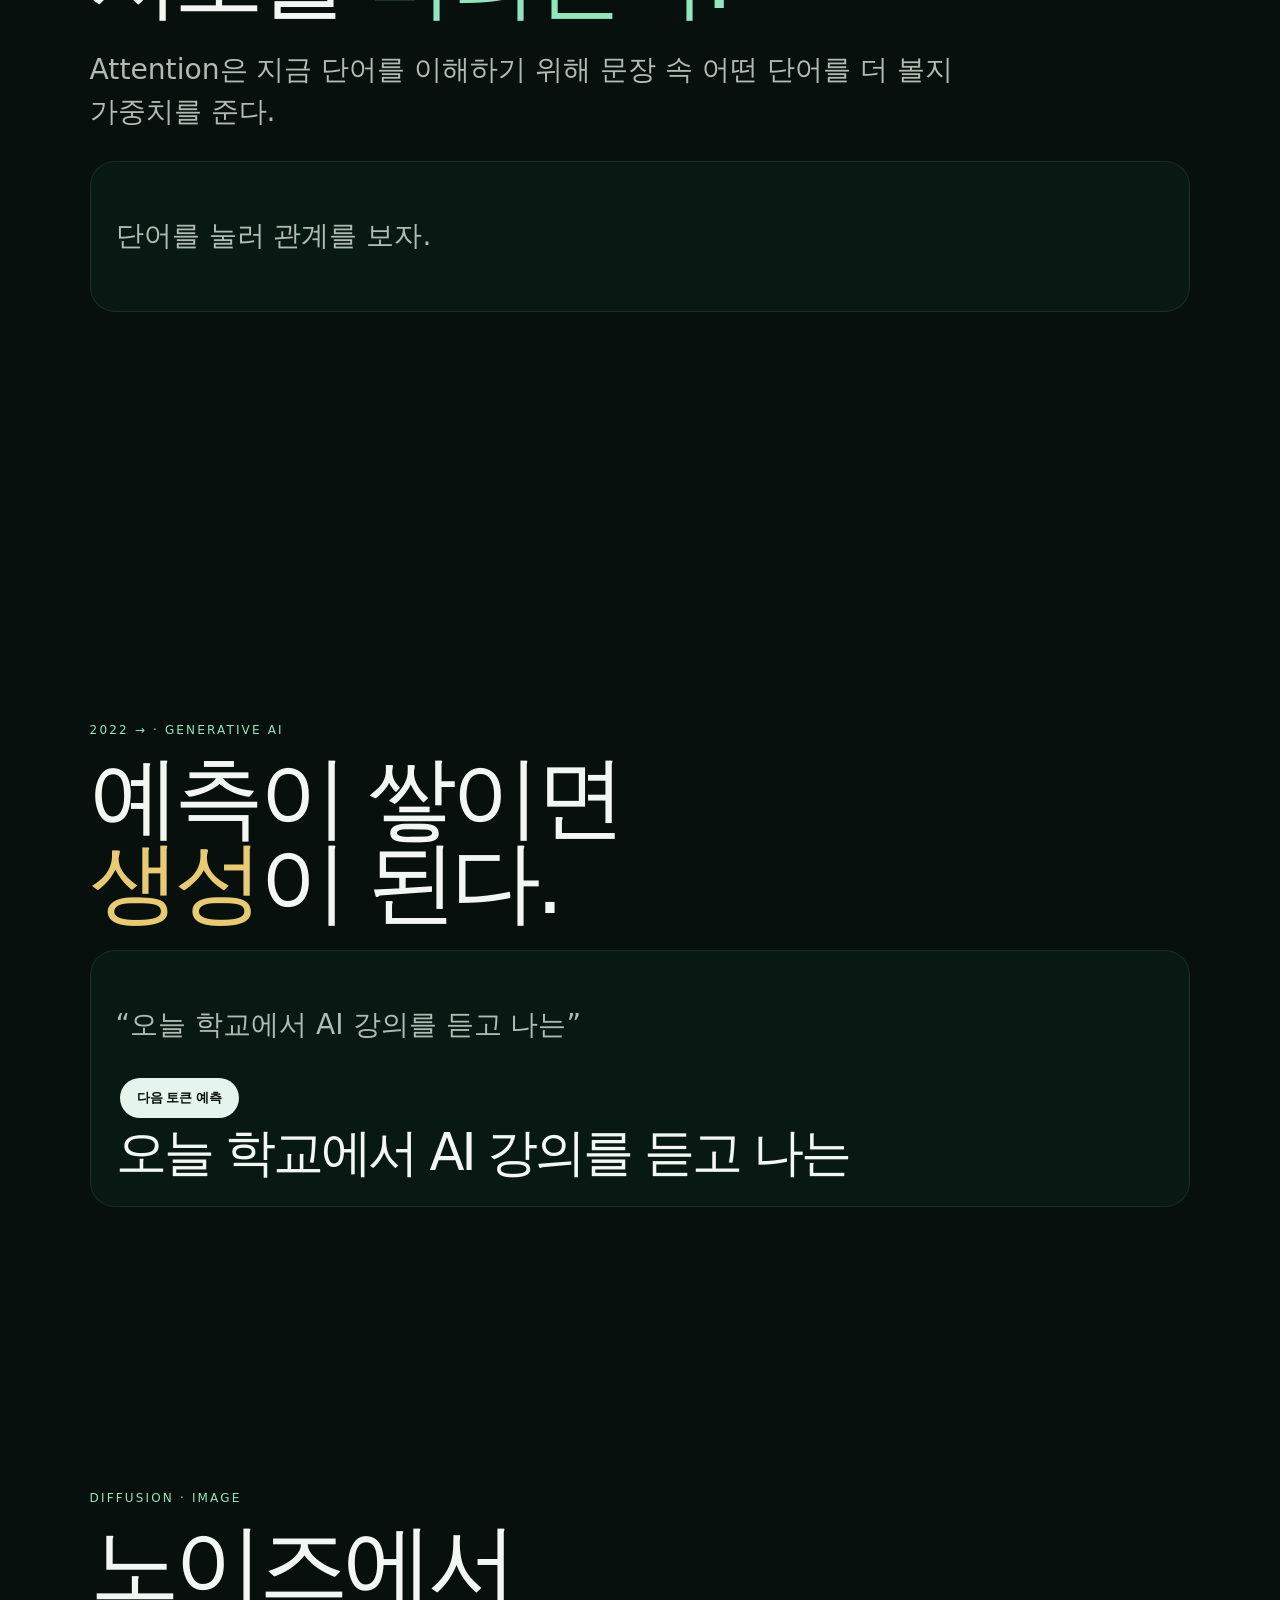
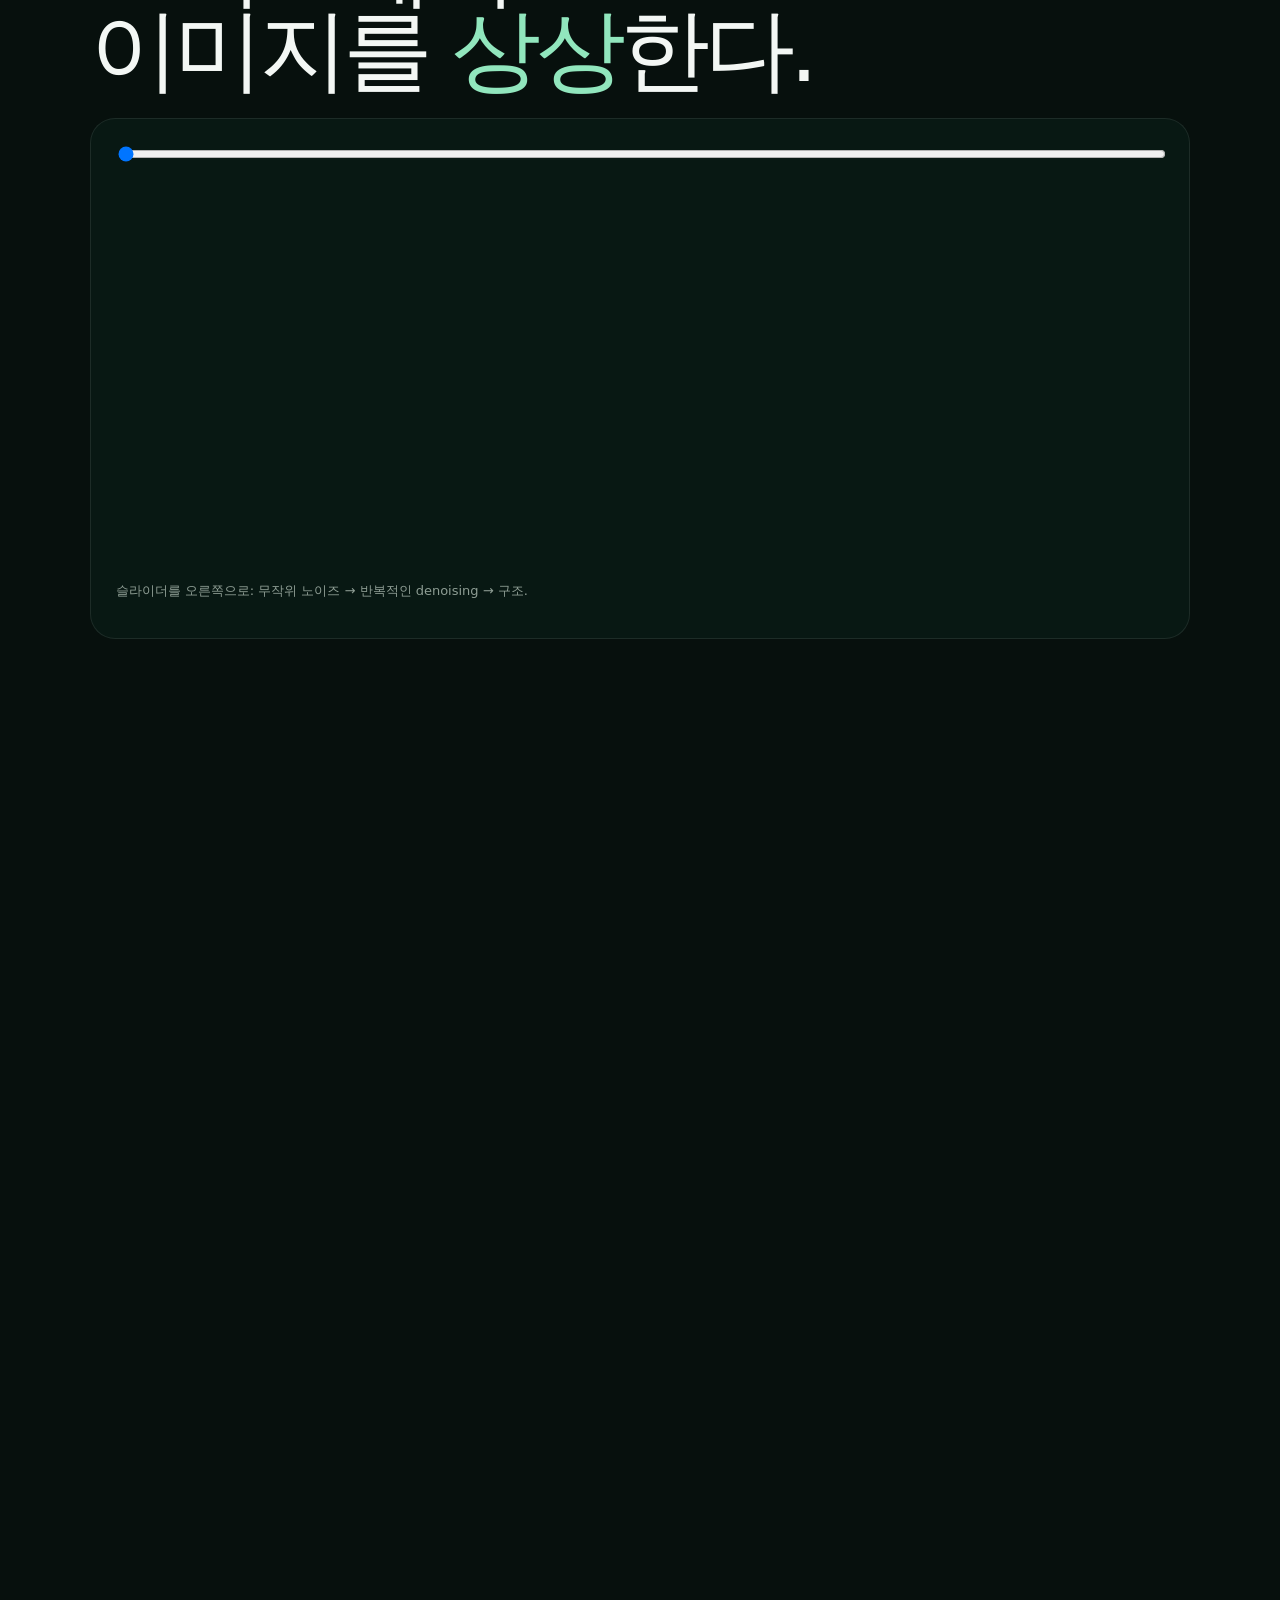
==== commit ab7b2b3f: "Complete Taewon AI lecture page" ====
--- a/taewon/index.html
+++ b/taewon/index.html
@@ -1,13 +1,17 @@
-<!doctype html>
-<html lang="ko"><head><meta charset="utf-8"><meta name="viewport" content="width=device-width,initial-scale=1"><meta name="theme-color" content="#07100d"><title>어쩌다 AI — 장정식 × 태원고등학교</title><meta name="description" content="시골 무지랭이가 AI 전문가로 불리기까지 — 진로와 삶, AI 101, AI 시대의 일을 탐험하는 100분 인터랙티브 강의"><style>
-*{box-sizing:border-box}html{scroll-behavior:smooth;scroll-snap-type:y mandatory}body{margin:0;background:#07100d;color:#f4f7f2;font-family:Inter,Pretendard,"Noto Sans KR",system-ui,sans-serif;overflow-x:hidden}.ambient{position:fixed;inset:-20%;z-index:-2;background:radial-gradient(circle at 20% 20%,#7a172033 0 15%,transparent 35%),radial-gradient(circle at 80% 30%,#65d9a833 0 12%,transparent 32%),radial-gradient(circle at 50% 85%,#e2c66b20 0 15%,transparent 36%);filter:blur(45px);animation:drift 16s ease-in-out infinite alternate}@keyframes drift{to{transform:translate(4%,-3%) scale(1.08)}}header{position:fixed;z-index:20;top:0;left:0;right:0;display:flex;align-items:center;gap:22px;padding:16px 4vw;background:linear-gradient(#07100ddd,transparent);backdrop-filter:blur(8px)}header b{font-size:15px}header nav{margin-left:auto;display:flex;gap:18px}header a{color:#dce8df;text-decoration:none;font-size:13px}#progress{position:fixed;z-index:30;top:0;left:0;height:2px;background:#91e6bd;width:0}.slide{min-height:100vh;scroll-snap-align:start;display:flex;align-items:center;justify-content:center;padding:90px 7vw 70px;position:relative}.wrap{width:min(1180px,100%)}.kicker{font-size:12px;letter-spacing:.18em;text-transform:uppercase;color:#91e6bd;margin-bottom:16px}.hero h1{font-size:clamp(54px,9vw,132px);line-height:.88;letter-spacing:-.065em;margin:0;max-width:1000px}.hero h1 i{font-family:Georgia,serif;font-weight:400;color:#a8e8ca}.hero p{font-size:clamp(18px,2vw,28px);color:#aab8af;max-width:700px;line-height:1.5}.crest{width:94px;height:94px;border:1px solid #ffffff30;border-radius:50%;display:grid;place-items:center;background:#72161b22;overflow:hidden;margin-bottom:30px}.crest img{width:100%;height:100%;object-fit:contain}.crest-fallback{font:700 22px Georgia;color:#e9d9c7;position:absolute}.big{font-size:clamp(44px,7vw,94px);line-height:1;letter-spacing:-.05em;margin:.1em 0}.lead{font-size:clamp(19px,2.2vw,30px);line-height:1.45;color:#b7c3bb;max-width:900px}.muted{color:#89978e}.grid{display:grid;grid-template-columns:repeat(12,1fr);gap:16px;margin-top:34px}.card{grid-column:span 4;background:#ffffff08;border:1px solid #ffffff14;border-radius:22px;padding:24px;min-height:180px;backdrop-filter:blur(12px)}.card.wide{grid-column:span 8}.card.half{grid-column:span 6}.card h3{font-size:22px;margin:0 0 10px}.card p{color:#aebbb2;line-height:1.55;margin:0}.year{font-size:13px;color:#91e6bd}.timeline{display:flex;gap:12px;overflow:auto;padding:12px 0 25px}.node{min-width:170px;padding:20px;border-radius:18px;background:#ffffff08;border:1px solid #ffffff14}.node strong{font-size:30px;display:block}.pill{display:inline-flex;padding:7px 12px;border:1px solid #ffffff20;border-radius:99px;color:#c9d4cd;font-size:13px;margin:3px}.quote{font-family:Georgia,"Noto Serif KR",serif;font-size:clamp(32px,5vw,68px);line-height:1.15;max-width:1000px}.accent{color:#91e6bd}.warm{color:#e6c777}.red{color:#e48c91}.lab{background:#081813;border:1px solid #ffffff16;border-radius:28px;padding:28px;margin-top:26px;box-shadow:0 30px 80px #0004}.lab button,.lab input{accent-color:#91e6bd}.btn{background:#e7f5ed;color:#07100d;border:0;border-radius:99px;padding:12px 18px;font-weight:700;cursor:pointer}.btn.ghost{background:#ffffff0b;color:#e8f0eb;border:1px solid #ffffff20}.controls{display:flex;gap:12px;flex-wrap:wrap;align-items:center;margin:15px 0}.viz{height:280px;border-radius:18px;background:#050a08;position:relative;overflow:hidden}.dot{position:absolute;width:16px;height:16px;border-radius:50%;transform:translate(-50%,-50%)}.line{position:absolute;height:2px;background:#91e6bd;transform-origin:left center}.matrix{display:grid;grid-template-columns:repeat(7,34px);gap:4px}.px{width:34px;height:34px;border-radius:6px;background:#ffffff10;display:grid;place-items:center;font-size:10px}.attn{display:grid;grid-template-columns:repeat(5,1fr);gap:8px}.token{padding:16px 8px;text-align:center;border-radius:12px;background:#ffffff0b;transition:.3s}.noise{display:grid;grid-template-columns:repeat(12,1fr);gap:2px;aspect-ratio:2/1}.noise i{display:block;border-radius:2px}.jobs{display:grid;grid-template-columns:1fr 1fr;gap:12px}.job{padding:18px;border-radius:16px;background:#ffffff08;display:flex;justify-content:space-between;gap:20px}.path{display:flex;align-items:center;gap:10px;flex-wrap:wrap;margin-top:30px}.step{padding:16px 18px;border:1px solid #ffffff1d;border-radius:16px;background:#ffffff07}.arrow{color:#91e6bd}.footer-note{position:absolute;bottom:22px;left:7vw;color:#69776e;font-size:12px}.source a{color:#91e6bd}.two{display:grid;grid-template-columns:1fr 1fr;gap:42px;align-items:center}.orb{aspect-ratio:1;border-radius:50%;background:radial-gradient(circle at 35% 30%,#d7fff0,#6ad3a7 10%,#154c3a 35%,#07100d 70%);box-shadow:0 0 100px #65d9a840;animation:pulse 5s ease-in-out infinite}@keyframes pulse{50%{transform:scale(1.04);filter:hue-rotate(12deg)}}.timer{font-size:clamp(80px,15vw,190px);font-variant-numeric:tabular-nums;letter-spacing:-.08em}.question{font-size:clamp(42px,7vw,100px);line-height:1.05;letter-spacing:-.05em}.hint{padding:12px 16px;border-left:2px solid #91e6bd;color:#aab8af}.tag{font-size:12px;color:#07100d;background:#91e6bd;border-radius:99px;padding:5px 9px}.navdot{position:fixed;right:20px;top:50%;transform:translateY(-50%);z-index:15;display:flex;flex-direction:column;gap:7px}.navdot a{width:5px;height:5px;background:#ffffff35;border-radius:50%}.navdot a.on{height:22px;background:#91e6bd}.credit{font-size:12px;color:#66736b}.big-number{font-size:clamp(90px,20vw,260px);font-weight:800;line-height:.75;letter-spacing:-.08em;color:#ffffff0c;position:absolute;right:5vw;bottom:7vh}@media(max-width:760px){header nav{display:none}.card,.card.wide,.card.half{grid-column:span 12}.two,.jobs{grid-template-columns:1fr}.slide{padding-left:6vw;padding-right:6vw}.hero h1{font-size:16vw}.matrix{grid-template-columns:repeat(7,1fr)}.px{width:auto;aspect-ratio:1}.navdot{display:none}}
-</style></head><body><div class="ambient"></div><div id="progress"></div><header><b>어쩌다 <span class="accent">AI</span></b><nav><a href="#story">나의 경로</a><a href="#history">AI 101</a><a href="#future">너의 다음</a></nav><a href="https://www.linkedin.com/in/jungshik-jang-2878106/" target="_blank">Jungshik Jang ↗</a></header><main>
-<section class="slide hero" id="intro"><div class="wrap"><div class="crest"><span class="crest-fallback">泰園</span><img src="https://file.namu.moe/file/bb26f7bf48124c00066df0ab1bc480338ad8a277618177dd56190b122c6b0a84a8eda1e45c3022ed1e8a506ff16f4993" alt="태원고등학교 교표" onerror="this.style.display='none'"></div><div class="kicker">TAEWON HIGH SCHOOL · 100 MINUTES</div><h1>어쩌다 <i>AI</i></h1><p>시골 무지랭이가 AI 전문가로 불리기까지.<br>직업을 ‘정하는’ 이야기보다, 삶에서 <b>다음 문제를 찾는 법</b>에 대한 이야기.</p></div><div class="footer-note">장정식 × 태원고등학교 · scroll ↓</div></section>
-<section class="slide"><div class="wrap"><div class="kicker">TODAY / 100 MIN</div><div class="big">세 개의 질문만<br>가져가자.</div><div class="grid"><div class="card"><span class="year">01 · 25분</span><h3>나는 어떻게 여기까지?</h3><p>진로는 계획표였을까, 우연의 연결이었을까.</p></div><div class="card"><span class="year">02 · 50분</span><h3>AI는 어떻게 여기까지?</h3><p>70년의 아이디어를 직접 만져보는 AI 101.</p></div><div class="card"><span class="year">03 · 25분</span><h3>너는 어디로 갈까?</h3><p>AI가 일을 바꿀 때, 무엇을 배워야 할까.</p></div></div></div></section>
-<section class="slide" id="story"><div class="wrap two"><div><div class="kicker">PART 1 · MY PATH</div><div class="big">처음부터<br>AI 전문가는<br>아니었다.</div><p class="lead">소프트웨어 엔지니어 → 검색 · 모바일 · ML 프레임워크 · 클라우드 · 광고 · 여행 → 엔지니어링 리더 → CEO → 다시 만드는 사람.</p></div><div class="orb"></div></div></section>
-<section class="slide"><div class="wrap"><div class="kicker">CAREER ≠ STRAIGHT LINE</div><div class="question">“커서 뭐가 될래?”<br><span class="muted">이 질문이 너무 어려웠다.</span></div><div class="path"><span class="step">시골</span><span class="arrow">→</span><span class="step">컴퓨터</span><span class="arrow">→</span><span class="step">게임</span><span class="arrow">→</span><span class="step">검색</span><span class="arrow">→</span><span class="step">Android</span><span class="arrow">→</span><span class="step">TensorFlow</span><span class="arrow">→</span><span class="step">Cloud</span><span class="arrow">→</span><span class="step">Travel</span><span class="arrow">→</span><span class="step accent">AI</span></div></div></section>
-<section class="slide"><div class="wrap"><div class="kicker">LESSON 01</div><div class="quote">직업은 한 번 고르는 <span class="warm">정답</span>이 아니라,<br>내가 잘 풀고 싶은 <span class="accent">문제</span>가 바뀌며 만들어지는 경로였다.</div></div></section>
-<section class="slide"><div class="wrap"><div class="kicker">A SMALL EXPERIMENT</div><div class="big">너는 무엇에<br>시간을 잊는가?</div><div class="lab"><div class="controls" id="interest"><button class="btn ghost">만들기</button><button class="btn ghost">설명하기</button><button class="btn ghost">사람 돕기</button><button class="btn ghost">경쟁하기</button><button class="btn ghost">관찰하기</button><button class="btn ghost">상상하기</button></div><p id="interestOut" class="lead">하나를 눌러보자. ‘직업명’보다 오래 가는 힌트가 나온다.</p></div></div></section>
-<section class="slide" id="history"><div class="wrap"><div class="kicker">PART 2 · AI 101</div><div class="big">AI의 70년을<br>10개의 장면으로.</div><div class="timeline"><div class="node"><strong>1950</strong>Turing Test</div><div class="node"><strong>1956</strong>Dartmouth</div><div class="node"><strong>1958</strong>Perceptron</div><div class="node"><strong>1986</strong>Backprop</div><div class="node"><strong>1997</strong>Deep Blue</div><div class="node"><strong>2012</strong>AlexNet</div><div class="node"><strong>2016</strong>AlphaGo</div><div class="node"><strong>2017</strong>Transformer</div><div class="node"><strong>2022</strong>ChatGPT</div><div class="node"><strong>Now</strong>Agents</div></div><p class="credit">핵심 패턴: 아이디어 × 데이터 × 컴퓨팅이 함께 준비될 때 도약한다.</p></div></section>
-<section class="slide"><div class="wrap"><div class="kicker">1950 · TURING</div><div class="question">“기계가 <span class="accent">생각</span>할 수 있는가?”</div><p class="lead">앨런 튜링은 정의 싸움 대신 게임을 제안했다. 대화만 보고 사람과 기계를 구별할 수 없다면?</p><div class="lab"><div id="turingText" class="lead">Q. 비 오는 날 가장 먼저 떠오르는 냄새는?</div><div class="controls"><button class="btn" onclick="turing(0)">A 답변 보기</button><button class="btn ghost" onclick="turing(1)">B 답변 보기</button></div><p class="muted">핵심: ‘지능이 무엇인가’에서 ‘어떻게 관찰할까’로 질문을 바꿨다.</p></div></div></section>
-<section class="slide"><div class="wrap"><div class="kicker">1958 · PERCEPTRON</div><div class="big">뉴런 하나로<br>선을 긋는다.</div><div class="lab"><div class="controls"><label>기울기 <input id="slope" type="range" min="-2" max="2" step=".1" value=".5"></label><label>+<!doctype html><html lang="ko"><head><meta charset="utf-8"><meta name="viewport" content="width=device-width,initial-scale=1"><title>어쩌다 AI — 장정식 × 태원고등학교</title><style>*{box-sizing:border-box}html{scroll-behavior:smooth;scroll-snap-type:y mandatory}body{margin:0;background:#07100d;color:#f3f7f4;font-family:Inter,Pretendard,system-ui,sans-serif}.amb{position:fixed;inset:-20%;z-index:-2;background:radial-gradient(circle at 20% 20%,#8c182744,transparent 28%),radial-gradient(circle at 80% 30%,#65d9a844,transparent 30%),radial-gradient(circle at 50% 85%,#e2c66b22,transparent 30%);filter:blur(55px);animation:a 14s ease-in-out infinite alternate}@keyframes a{to{transform:translate(4%,-4%) scale(1.08)}}header{position:fixed;z-index:9;inset:0 0 auto;display:flex;padding:18px 5vw;background:linear-gradient(#07100ddd,transparent);gap:20px}header nav{margin-left:auto}header a{color:#dce8df;text-decoration:none;margin-left:16px;font-size:13px}#bar{position:fixed;z-index:20;top:0;height:2px;background:#91e6bd}.s{min-height:100vh;scroll-snap-align:start;display:flex;align-items:center;padding:90px 7vw 60px;position:relative}.w{width:min(1180px,100%);margin:auto}.k{font-size:12px;letter-spacing:.18em;color:#91e6bd;margin-bottom:18px}.hero h1,.big,.q{letter-spacing:-.06em;line-height:.95;margin:.1em 0}.hero h1{font-size:clamp(64px,11vw,150px)}.big{font-size:clamp(45px,7vw,96px)}.q{font-size:clamp(40px,6vw,82px)}.hero p,.lead{font-size:clamp(19px,2.2vw,29px);line-height:1.5;color:#afbbb3;max-width:900px}.accent{color:#91e6bd}.warm{color:#e8ca75}.muted{color:#7f8d84}.crest{width:90px;height:90px;border-radius:50%;border:1px solid #ffffff25;background:#71181f33;display:grid;place-items:center;font:700 23px Georgia;color:#e7d7c5;margin-bottom:28px}.grid{display:grid;grid-template-columns:repeat(12,1fr);gap:14px;margin-top:30px}.card{grid-column:span 4;background:#ffffff08;border:1px solid #ffffff14;border-radius:22px;padding:23px;min-height:160px}.card h3{font-size:22px}.card p{color:#a9b6ad;line-height:1.5}.lab{margin-top:25px;padding:25px;background:#081813;border:1px solid #ffffff16;border-radius:25px}.btn{border:0;border-radius:99px;padding:11px 17px;background:#e5f4ec;color:#07100d;font-weight:700;cursor:pointer;margin:4px}.ghost{background:#ffffff0b;color:#e8f0eb;border:1px solid #ffffff20}.path{display:flex;gap:8px;flex-wrap:wrap;margin-top:28px}.step{padding:14px;border:1px solid #ffffff1c;border-radius:14px;background:#ffffff07}.arrow{padding:14px 2px;color:#91e6bd}.timeline{display:flex;gap:10px;overflow:auto;margin-top:30px;padding-bottom:15px}.node{min-width:150px;padding:18px;border:1px solid #ffffff15;border-radius:17px;background:#ffffff08}.node b{font-size:28px;display:block}.viz{height:270px;background:#050a08;border-radius:18px;position:relative;overflow:hidden}.dot{position:absolute;width:15px;height:15px;border-radius:50%;transform:translate(-50%,-50%)}.line{position:absolute;height:2px;background:#91e6bd;transform-origin:left}.tokens{display:flex;gap:8px;flex-wrap:wrap}.tok{padding:15px;border-radius:12px;background:#ffffff0b;transition:.25s}.noise{display:grid;grid-template-columns:repeat(14,1fr);gap:2px;aspect-ratio:2.6}.noise i{border-radius:2px}.jobs{display:grid;grid-template-columns:1fr 1fr;gap:12px}.job{padding:17px;border-radius:15px;background:#ffffff08;display:flex;justify-content:space-between}.quote{font-family:Georgia,"Noto Serif KR",serif;font-size:clamp(34px,5vw,68px);line-height:1.18;max-width:1050px}.foot{position:absolute;bottom:22px;color:#647269;font-size:12px}.source{font-size:13px;color:#8e9d94}.source a{color:#91e6bd}.two{display:grid;grid-template-columns:1.2fr .8fr;gap:45px;align-items:center}.orb{aspect-ratio:1;border-radius:50%;background:radial-gradient(circle at 35% 30%,#d7fff0,#6ad3a7 9%,#154c3a 34%,#07100d 70%);box-shadow:0 0 90px #65d9a844;animation:p 5s ease-in-out infinite}@keyframes p{50%{transform:scale(1.04)}}@media(max-width:700px){.card{grid-column:span 12}.two,.jobs{grid-template-columns:1fr}header nav{display:none}}</style></head><body><div class="amb"></div><div id="bar"></div><header><b>어쩌다 <span class="accent">AI</span></b><nav><a href="#story">나의 경로</a><a href="#history">AI 101</a><a href="#future">너의 다음</a></nav></header><main>
+<section class="s hero"><div class="w"><div class="crest">泰園</div><div class="k">TAEWON HIGH SCHOOL · 100 MIN</div><h1>어쩌다 <span class="accent">AI</span></h1><p>시골 무지랭이가 AI 전문가로 불리기까지.<br>직업을 ‘정하는’ 법보다 <b>삶에서 다음 문제를 찾는 법</b>.</p></div><div class="foot">장정식 × 태원고등학교 · scroll ↓</div></section>
+<section class="s"><div class="w"><div class="k">TODAY</div><div class="big">세 개의 질문만<br>가져가자.</div><div class="grid"><div class="card"><span class="accent">25분</span><h3>나는 어떻게 여기까지?</h3><p>진로는 계획표였을까, 우연의 연결이었을까.</p></div><div class="card"><span class="accent">50분</span><h3>AI는 어떻게 여기까지?</h3><p>70년의 아이디어를 직접 만져보는 AI 101.</p></div><div class="card"><span class="accent">25분</span><h3>너는 어디로 갈까?</h3><p>AI가 일을 바꿀 때 무엇을 배워야 할까.</p></div></div></div></section>
+<section class="s" id="story"><div class="w two"><div><div class="k">PART 1 · MY PATH</div><div class="big">처음부터<br>AI 전문가는<br>아니었다.</div><p class="lead">Software engineer → 검색 → Android → TensorFlow → Cloud → 광고 → 여행 → Engineering leader → CEO → 다시 만드는 사람.</p></div><div class="orb"></div></div></section>
+<section class="s"><div class="w"><div class="k">CAREER ≠ STRAIGHT LINE</div><div class="q">“커서 뭐가 될래?”<br><span class="muted">나는 이 질문이 어려웠다.</span></div><div class="path"><span class="step">시골</span><span class="arrow">→</span><span class="step">컴퓨터</span><span class="arrow">→</span><span class="step">게임</span><span class="arrow">→</span><span class="step">검색</span><span class="arrow">→</span><span class="step">모바일</span><span class="arrow">→</span><span class="step">ML</span><span class="arrow">→</span><span class="step">Cloud</span><span class="arrow">→</span><span class="step">Travel</span><span class="arrow">→</span><span class="step accent">AI</span></div></div></section>
+<section class="s"><div class="w"><div class="k">LESSON 01</div><div class="quote">직업은 한 번 고르는 <span class="warm">정답</span>이 아니라,<br>내가 풀고 싶은 <span class="accent">문제</span>가 바뀌며 만들어지는 경로였다.</div></div></section>
+<section class="s"><div class="w"><div class="k">YOU / 3 MIN</div><div class="big">무엇을 할 때<br>시간을 잊는가?</div><div class="lab" id="interest"><button class="btn ghost">만들기</button><button class="btn ghost">설명하기</button><button class="btn ghost">사람 돕기</button><button class="btn ghost">경쟁하기</button><button class="btn ghost">관찰하기</button><button class="btn ghost">상상하기</button><p id="io" class="lead">하나를 눌러보자. 직업명보다 오래 가는 힌트가 나온다.</p></div></div></section>
+<section class="s" id="history"><div class="w"><div class="k">PART 2 · AI 101</div><div class="big">AI의 70년을<br>10개의 장면으로.</div><div class="timeline"><div class="node"><b>1950</b>Turing</div><div class="node"><b>1956</b>Dartmouth</div><div class="node"><b>1958</b>Perceptron</div><div class="node"><b>1986</b>Backprop</div><div class="node"><b>1997</b>Deep Blue</div><div class="node"><b>2012</b>AlexNet</div><div class="node"><b>2016</b>AlphaGo</div><div class="node"><b>2017</b>Transformer</div><div class="node"><b>2022</b>ChatGPT</div><div class="node"><b>Now</b>Agents</div></div><p class="source">패턴: <b>아이디어 × 데이터 × 컴퓨팅</b>이 함께 준비될 때 도약한다.</p></div></section>
+<section class="s"><div class="w"><div class="k">1950 · TURING TEST</div><div class="q">“기계가 <span class="accent">생각</span>할 수 있는가?”</div><p class="lead">정의를 붙잡는 대신 관찰 가능한 게임으로 질문을 바꾼다.</p><div class="lab"><p id="tt" class="lead">Q. 비 오는 날 가장 먼저 떠오르는 것은?</p><button class="btn" onclick="turing(0)">답변 A</button><button class="btn ghost" onclick="turing(1)">답변 B</button></div></div></section>
+<section class="s"><div class="w"><div class="k">1958 · PERCEPTRON</div><div class="big">뉴런 하나로<br>선을 긋는다.</div><div class="lab"><label>기울기 <input id="sl" type="range" min="-2" max="2" step=".1" value=".4"></label> <label>위치 <input id="bi" type="range" min="0" max="100" value="50"></label><div id="pv" class="viz"></div><p class="source">점을 두 부류로 나누는 가장 단순한 학습기의 직관. XOR 같은 문제는 한 직선으로 풀 수 없다.</p></div></div></section>
+<section class="s"><div class="w"><div class="k">1986 → DEEP LEARNING</div><div class="big">틀리면,<br><span class="accent">뒤로</span> 알려준다.</div><p class="lead">정답과 예측의 차이를 계산하고, 각 연결의 책임을 조금씩 수정한다. 이것이 backpropagation의 핵심 직관.</p><div class="lab"><button class="btn" id="train">학습 1회</button><button class="btn ghost" id="train20">20회</button><p class="lead">오차 <b id="loss">0.91</b> <span id="meter">█████████░</span></p></div></div></section>
+<section class="s"><div class="w"><div class="k">2012 · CNN / ALEXNET</div><div class="big">사진 전체가 아니라<br><span class="accent">특징</span>을 본다.</div><div class="grid"><div class="card"><h3>① Filter</h3><p>작은 창이 이동하며 모서리·무늬 같은 특징을 찾는다.</p></div><div class="card"><h3>② Activation</h3><p>강하게 반응한 특징을 다음 층으로 보낸다.</p></div><div class="card"><h3>③ Pooling</h3><p>중요한 반응만 요약해 위치 변화에 둔감해진다.</p></div></div><div class="lab"><button class="btn" id="edge">필터 움직이기</button><div id="pixels" style="display:grid;grid-template-columns:repeat(9,1fr);gap:3px;max-width:520px;margin-top:15px"></div></div></div></section>
+<section class="s"><div class="w"><div class="k">2016 · ALPHAGO</div><div class="q">정답지가 없는 게임은<br>어떻게 배울까?</div><p class="lead">정책(policy)은 다음 수를 고르고, 가치(value)는 지금 판이 얼마나 유리한지 본다. 그리고 자기 자신과 수없이 대국한다.</p><div class="lab"><div id="board" style="display:grid;grid-template-columns:repeat(9,1fr);gap:3px;max-width:450px"></div><button class="btn" id="selfplay">Self-play 1국</button> <span id="games" class="accent">0 games</span></div></div></section>
+<section class="s"><div class="w"><div class="k">2017 · TRANSFORMER</div><div class="big">모든 단어가<br>서로를 <span class="accent">바라본다.</span></div><p class="lead">Attention은 지금 단어를 이해하기 위해 문장 속 어떤 단어를 더 볼지 가중치를 준다.</p><div class="lab"><div id="tokens" class="tokens"></div><p id="attnOut" class="lead">단어를 눌러 관계를 보자.</p></div></div></section>
+<section class="s"><div class="w"><div class="k">2022 → · GENERATIVE AI</div><div class="big">예측이 쌓이면<br><span class="warm">생성</span>이 된다.</div><div class="lab"><p class="lead">“오늘 학교에서 AI 강의를 듣고 나는”</p><button class="btn" id="nextToken">다음 토큰 예측</button><p id="sentence" class="q" style="font-size:clamp(28px,4vw,55px)">오늘 학교에서 AI 강의를 듣고 나는</p></div></div></section>
+<section class="s"><div class="w"><div class="k">DIFFUSION · IMAGE</div><div class="big">노이즈에서<br>이미지를 <span class="accent">상상</span>한다.</div><div class="lab"><input id="denoise" type="range" min="0" max="100" value="0" style="width:100%"><div id="noise" class="noise"></div><p class="source">슬라이더를 오른쪽으로: 무작위 노이즈 → 반복적인 denoising → 구조.</p></div></div></section>
+<section class="s"><div class="w"><div
